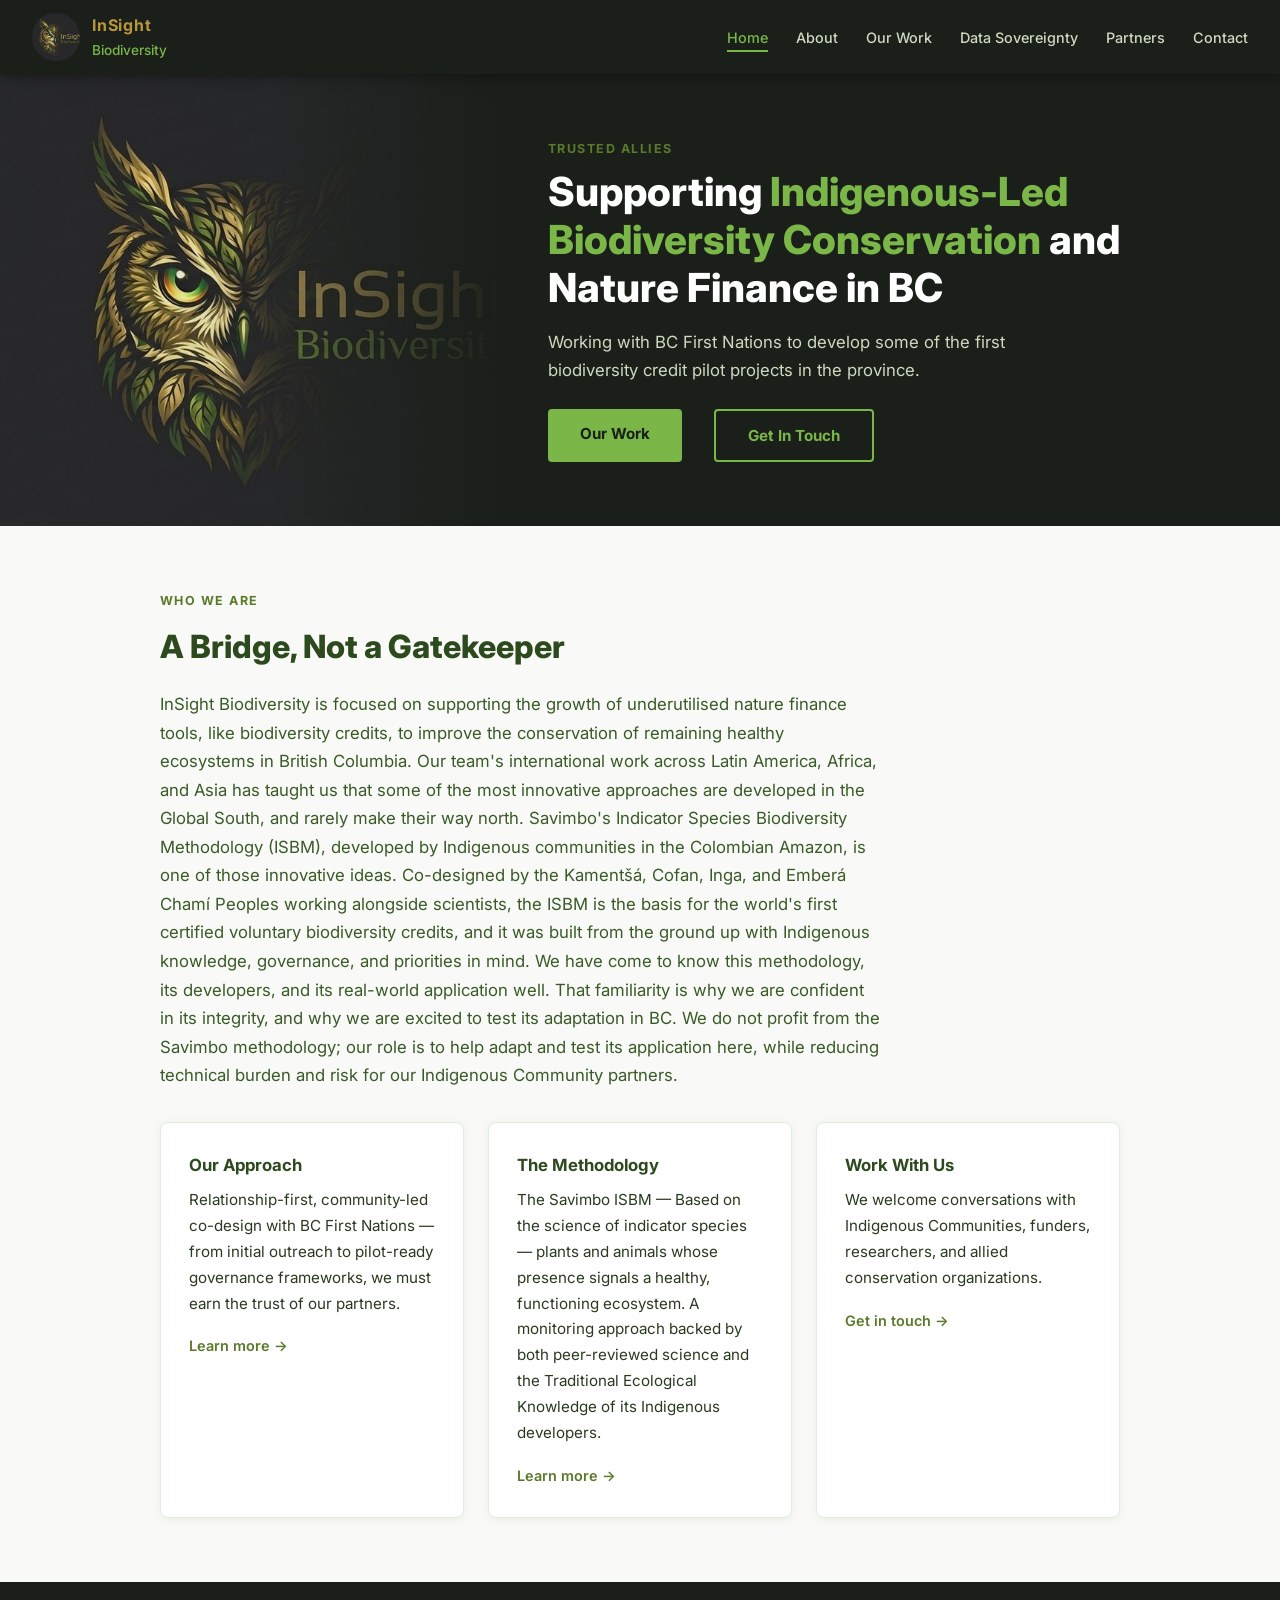
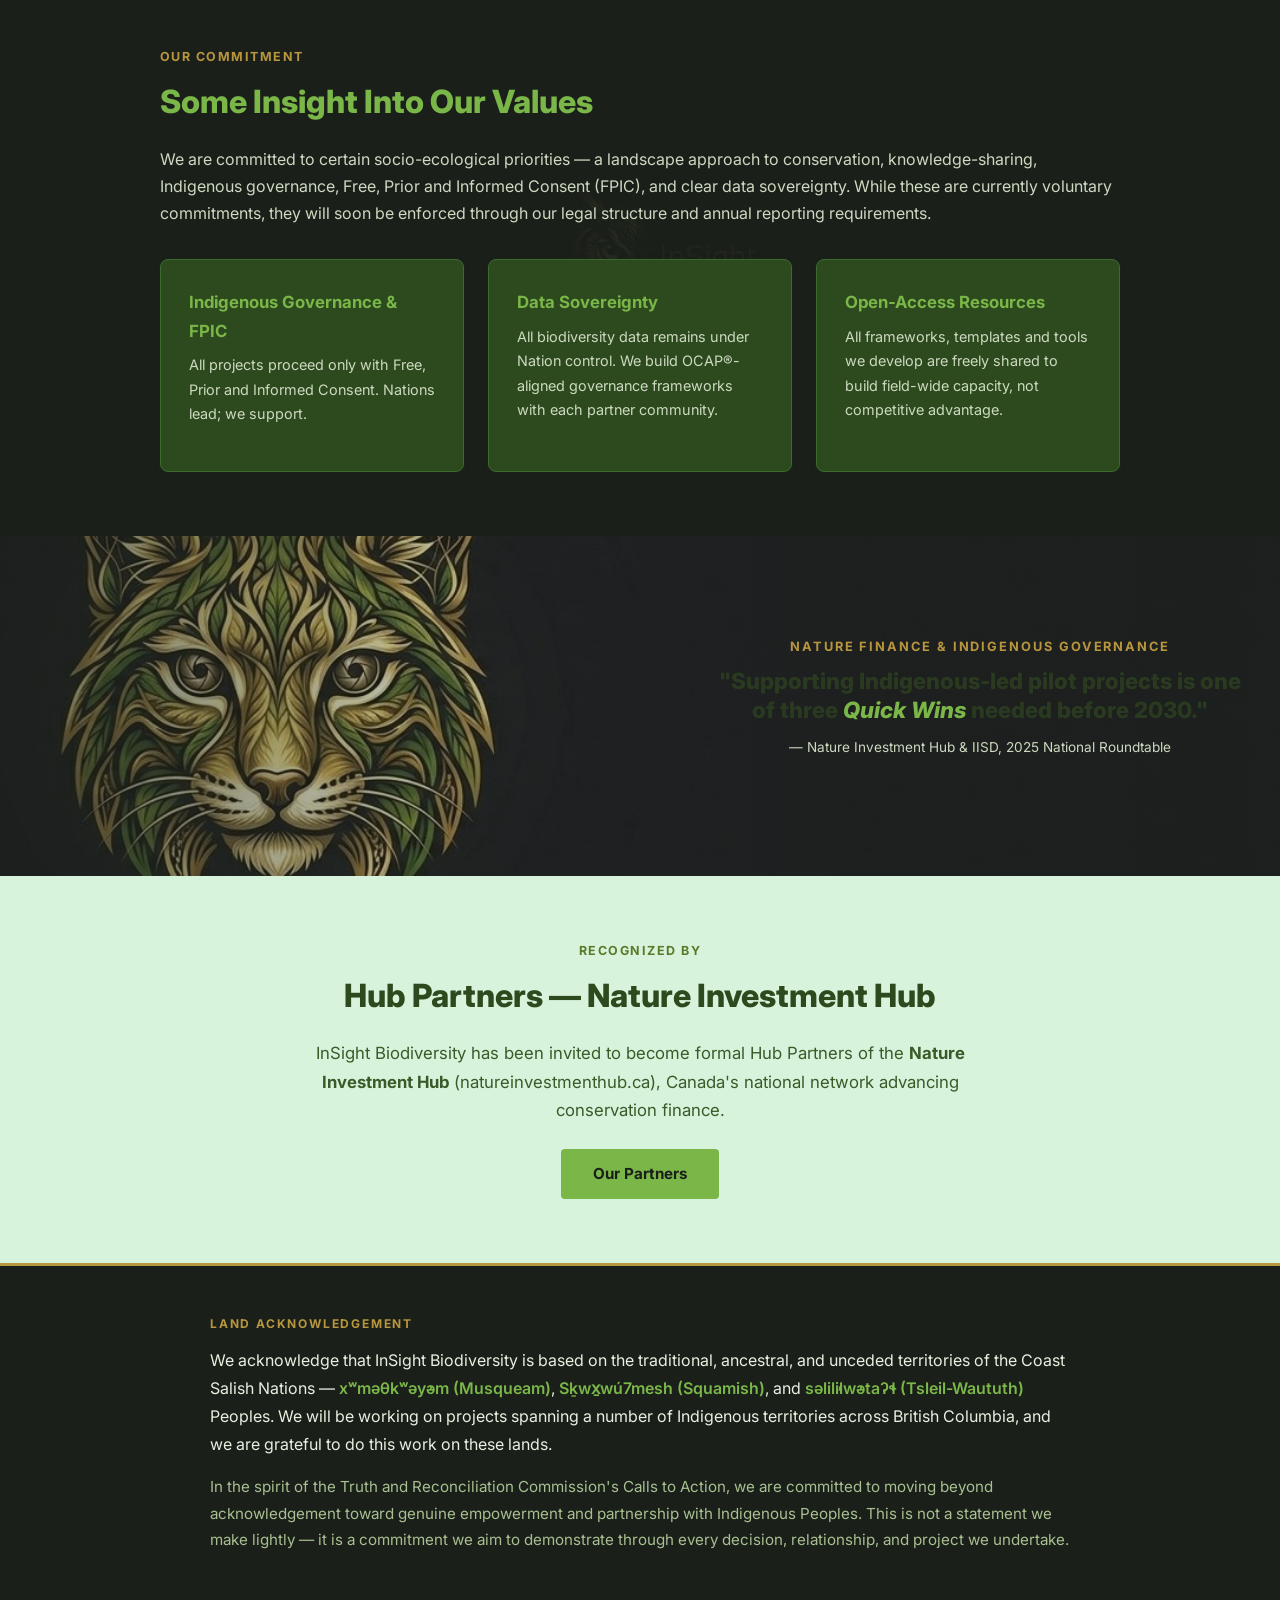
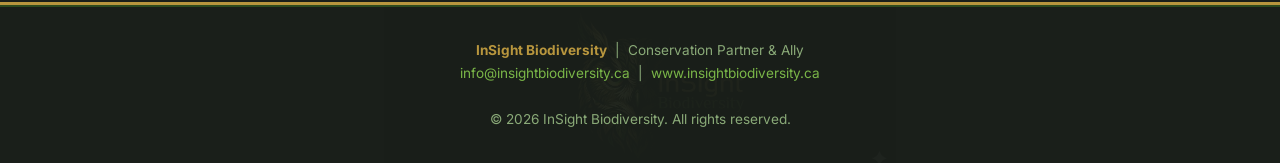
==== index.html @ 0990fd72 "Update index.html" ====
<!DOCTYPE html>
<html lang="en">
<head>
  <meta charset="UTF-8">
  <meta name="viewport" content="width=device-width, initial-scale=1.0">
  <title>Home &mdash; InSight Biodiversity</title>
  <link rel="stylesheet" href="style.css">
  <link href="https://fonts.googleapis.com/css2?family=Inter:wght@400;500;600;700;800&display=swap" rel="stylesheet">
</head>
<body>
<nav>
  <div class="nav-logo">
    <img src="owl-logo.jpg" alt="InSight Biodiversity">
    <div class="nav-logo-text">
      <div class="top">InSight</div>
      <div class="bottom">Biodiversity</div>
    </div>
  </div>
  <ul class="nav-links" id="navLinks">
    <li><a href="index.html" class="active">Home</a></li>
<li><a href="about.html">About</a></li>
<li><a href="work.html">Our Work</a></li>
<li><a href="data-sovereignty.html">Data Sovereignty</a></li>
<li><a href="partners.html">Partners</a></li>
<li><a href="contact.html">Contact</a></li>
  </ul>
  <div class="nav-toggle" onclick="document.getElementById('navLinks').classList.toggle('open')">
    <span></span><span></span><span></span>
  </div>
</nav>
<section style="background:var(--dark);padding:0;overflow:hidden;">
  <div style="display:flex;flex-wrap:wrap;min-height:380px;">
    <!-- Left: owl image panel -->
    <div style="flex:0 0 500px;min-height:380px;
                background:url('owl-logo.jpg') center/cover no-repeat;
                position:relative;order:0;">
      <div style="position:absolute;inset:0;
                  background:linear-gradient(to left,var(--dark) 0%,rgba(26,31,26,0.15) 45%,rgba(26,31,26,0.0) 100%);"></div>
    </div>
    <!-- Right: text -->
    <div style="flex:1 1 340px;padding:4rem 3rem;display:flex;
                flex-direction:column;justify-content:center;order:1;">
      <p class="section-label">Trusted Allies</p>
      <h1 style="color:white;font-size:clamp(1.6rem,3.2vw,2.5rem);
                 font-weight:800;line-height:1.2;margin-bottom:1rem;">Supporting <span style="color:var(--lime)">Indigenous-Led Biodiversity Conservation</span> and Nature Finance in BC</h1>
      <p style="color:#cdd9c0;font-size:1.05rem;max-width:500px;margin-bottom:1.5rem;">Working with BC First Nations to develop some of the first biodiversity credit pilot projects in the province.</p>
      <div style="display:flex;gap:1rem;flex-wrap:wrap;">
  <a href="work.html" class="btn btn-primary">Our Work</a>
  <a href="contact.html" class="btn btn-outline">Get In Touch</a>
</div>

    </div>
  </div>
</section>
<section>
  <div class="section-inner">
    <p class="section-label">Who We Are</p>
    <h2>A Bridge, Not a Gatekeeper</h2>
    <p class="lead">InSight Biodiversity is focused on supporting the growth of underutilised nature finance tools, like biodiversity credits, to improve the conservation of remaining healthy ecosystems in British Columbia. 
      
      Our team's international work across Latin America, Africa, and Asia has taught us that some of the most innovative approaches are developed in the Global South, and rarely make their way north.

Savimbo's Indicator Species Biodiversity Methodology (ISBM), developed by Indigenous communities in the Colombian Amazon, is one of those innovative ideas. Co-designed by the Kamentšá, Cofan, Inga, and Emberá Chamí Peoples working alongside scientists, the ISBM is the basis for the world's first certified voluntary biodiversity credits, and it was built from the ground up with Indigenous knowledge, governance, and priorities in mind.

We have come to know this methodology, its developers, and its real-world application well. That familiarity is why we are confident in its integrity, and why we are excited to test its adaptation in BC. We do not profit from the Savimbo methodology; our role is to help adapt and test its application here, while reducing technical burden and risk for our Indigenous Community partners.</p>
    <div class="card-grid-3" style="margin-top:2rem">
      <div class="card">
       
        <h3>Our Approach</h3>
        <p>Relationship-first, community-led co-design with BC First Nations &mdash; from initial outreach to pilot-ready governance frameworks, we must earn the trust of our partners.</p>
        <a href="about.html" style="color:var(--mid);font-weight:600;font-size:0.9rem">Learn more &rarr;</a>
      </div>
      <div class="card">
       
        <h3>The Methodology</h3>
        <p>The Savimbo ISBM &mdash; Based on the science of indicator species — plants and animals whose presence signals a healthy, functioning ecosystem. A monitoring approach backed by both peer-reviewed science and the Traditional Ecological Knowledge of its Indigenous developers.</p>
        <a href="work.html" style="color:var(--mid);font-weight:600;font-size:0.9rem">Learn more &rarr;</a>
      </div>
      <div class="card">
        
        <h3>Work With Us</h3>
        <p>We welcome conversations with Indigenous Communities, funders, researchers, and allied conservation organizations.</p>
        <a href="contact.html" style="color:var(--mid);font-weight:600;font-size:0.9rem">Get in touch &rarr;</a>
      </div>
    </div>
  </div>
</section>

<section class="section-dark" style="position:relative;overflow:hidden;">
  <div style="position:absolute;inset:0;background:url('owl-logo.jpg') center/45% no-repeat;opacity:0.05;pointer-events:none;"></div>
  <div class="section-inner" style="position:relative;z-index:1;">
    <p class="section-label">Our Commitment</p>
    <h2>Some Insight Into Our Values</h2>
    <p>We are committed to certain socio-ecological priorities &mdash; a landscape approach to conservation, knowledge-sharing, Indigenous governance, Free, Prior and Informed Consent (FPIC), and clear data sovereignty. While these are currently voluntary commitments, they will soon be enforced through our legal structure and annual reporting requirements.</p>
    <div class="card-grid-3" style="margin-top:2rem">
      <div class="card" style="background:#2d4a1e;border-color:#3d6a2e">
        <h3 style="color:var(--lime)">Indigenous Governance &amp; FPIC</h3>
        <p style="color:#cdd9c0;font-size:0.9rem">All projects proceed only with Free, Prior and Informed Consent. Nations lead; we support.</p>
      </div>
      <div class="card" style="background:#2d4a1e;border-color:#3d6a2e">
        <h3 style="color:var(--lime)">Data Sovereignty</h3>
        <p style="color:#cdd9c0;font-size:0.9rem">All biodiversity data remains under Nation control. We build OCAP&reg;-aligned governance frameworks with each partner community.</p>
      </div>
      <div class="card" style="background:#2d4a1e;border-color:#3d6a2e">
        <h3 style="color:var(--lime)">Open-Access Resources</h3>
        <p style="color:#cdd9c0;font-size:0.9rem">All frameworks, templates and tools we develop are freely shared to build field-wide capacity, not competitive advantage.</p>
      </div>
    </div>
  </div>
</section>

<!-- LYNX FULL-WIDTH BANNER DIVIDER -->
<div style="width:100%;height:340px;background:url('lynx-banner-left.jpg') left/cover no-repeat;position:relative;overflow:hidden;">
  <div style="position:absolute;inset:0;background:linear-gradient(to right,rgba(26,31,26,0.6) 0%,rgba(26,31,26,0.1) 50%,rgba(26,31,26,0.6) 100%);"></div>
  <div style="position:absolute;inset:0;display:flex;align-items:center;justify-content:flex-end;z-index:1;">
    <div style="text-align:center;color:white;max-width:600px;padding:0 2rem;">
      <p style="font-size:0.8rem;font-weight:700;letter-spacing:0.15em;text-transform:uppercase;color:var(--gold);margin-bottom:0.5rem;">Nature Finance &amp; Indigenous Governance</p>
      <p style="font-size:1.4rem;font-weight:800;line-height:1.3;margin:0;">"Supporting Indigenous-led pilot projects is one of three <em style="color:var(--lime)">Quick Wins</em> needed before 2030."</p>
      <p style="font-size:0.85rem;color:#cdd9c0;margin-top:0.75rem;">&mdash; Nature Investment Hub &amp; IISD, 2025 National Roundtable</p>
    </div>
  </div>
</div>

<section class="section-light">
  <div class="section-inner" style="text-align:center">
    <p class="section-label">Recognized by</p>
    <h2>Hub Partners &mdash; Nature Investment Hub</h2>
    <p class="lead" style="margin:0 auto 1.5rem">InSight Biodiversity has been invited to become formal Hub Partners of the <strong>Nature Investment Hub</strong> (natureinvestmenthub.ca), Canada's national network advancing conservation finance.</p>
    <a href="partners.html" class="btn btn-primary">Our Partners</a>
  </div>
</section>


<!-- LAND ACKNOWLEDGEMENT BANNER -->
<section style="background:#1a1f1a;border-top:3px solid var(--gold);border-bottom:3px solid var(--gold);padding:3rem 0;">
  <div class="section-inner" style="max-width:860px;">
    <div style="display:flex;align-items:flex-start;gap:1.5rem;flex-wrap:wrap;">
      
      <div>
        <p style="font-size:0.75rem;font-weight:700;letter-spacing:0.15em;text-transform:uppercase;
                  color:var(--gold);margin-bottom:0.75rem;">Land Acknowledgement</p>
        <p style="color:#e8f0e0;font-size:1rem;line-height:1.75;margin-bottom:1rem;">
          We acknowledge that InSight Biodiversity is based on the traditional, ancestral, and unceded
          territories of the Coast Salish Nations &mdash;
          <span style="color:var(--lime);font-weight:600;">xʷməθkʷəy̓əm (Musqueam)</span>,
          <span style="color:var(--lime);font-weight:600;">Sḵwx̱wú7mesh (Squamish)</span>, and
          <span style="color:var(--lime);font-weight:600;">səlil̓ilw̓ətaʔɬ (Tsleil-Waututh)</span> Peoples.
          We will be working on projects spanning a number of Indigenous territories across British Columbia,
          and we are grateful to do this work on these lands.
        </p>
        <p style="color:#a8c090;font-size:0.95rem;line-height:1.75;margin:0;">
          In the spirit of the Truth and Reconciliation Commission's Calls to Action, we are committed to
          moving beyond acknowledgement toward genuine empowerment and partnership with Indigenous Peoples.
          This is not a statement we make lightly &mdash; it is a commitment we aim to demonstrate
          through every decision, relationship, and project we undertake.
        </p>
      </div>
    </div>
  </div>
</section>
<footer style="position:relative;overflow:hidden;">
  <div style="position:absolute;inset:0;background:url('owl-logo.jpg') center/40% no-repeat;opacity:0.04;pointer-events:none;"></div>
  <div style="position:relative;z-index:1;">
    <strong>InSight Biodiversity</strong> &nbsp;|&nbsp; Conservation Partner & Ally<br>
    <a href="mailto:info@insightbiodiversity.ca">info@insightbiodiversity.ca</a>
    &nbsp;|&nbsp;
    <a href="https://www.insightbiodiversity.ca">www.insightbiodiversity.ca</a><br><br>
    &copy; 2026 InSight Biodiversity. All rights reserved.
  </div>
</footer>
</body>
</html>
---- style.css ----
*, *::before, *::after { box-sizing: border-box; margin: 0; padding: 0; }
html { scroll-behavior: smooth; }
body { font-family: 'Inter', 'Segoe UI', Arial, sans-serif; background: #f9faf7; color: #1a2a14; line-height: 1.7; font-size: 16px; }
a { color: inherit; text-decoration: none; }
img { max-width: 100%; display: block; }
:root { --dark:#1a1f1a; --forest:#2d4a1e; --mid:#5a7a2a; --gold:#b8963e; --lime:#7ab648; --light:#d8f3dc; --offwhite:#f9faf7; --white:#ffffff; }

nav { position:sticky; top:0; z-index:100; background:var(--dark); display:flex; align-items:center; justify-content:space-between; padding:0.75rem 2rem; box-shadow:0 2px 12px rgba(0,0,0,0.4); }
.nav-logo { display:flex; align-items:center; gap:0.75rem; }
.nav-logo img { height:48px; width:48px; border-radius:50%; object-fit:cover; }
.nav-logo-text .top { font-size:1rem; font-weight:700; color:var(--gold); letter-spacing:0.05em; }
.nav-logo-text .bottom { font-size:0.85rem; font-weight:500; color:var(--lime); }
.nav-links { display:flex; gap:1.75rem; list-style:none; }
.nav-links a { color:#cdd9c0; font-size:0.9rem; font-weight:500; padding:0.25rem 0; border-bottom:2px solid transparent; transition:color 0.2s,border-color 0.2s; }
.nav-links a:hover, .nav-links a.active { color:var(--lime); border-bottom-color:var(--lime); }
.nav-toggle { display:none; flex-direction:column; gap:5px; cursor:pointer; }
.nav-toggle span { display:block; width:26px; height:2px; background:var(--gold); border-radius:2px; }

.hero { background:linear-gradient(135deg,var(--dark) 0%,var(--forest) 60%,var(--mid) 100%); color:var(--white); padding:6rem 2rem 5rem; text-align:center; }
.hero-inner { max-width:780px; margin:0 auto; }
.hero h1 { font-size:clamp(1.8rem,4vw,2.8rem); font-weight:800; line-height:1.2; margin-bottom:1rem; }
.hero h1 span { color:var(--lime); }
.hero .sub { font-size:1.05rem; color:#cdd9c0; max-width:600px; margin:0 auto 2rem; }
.btn { display:inline-block; padding:0.75rem 2rem; border-radius:4px; font-weight:700; font-size:0.95rem; cursor:pointer; transition:opacity 0.2s; border:none; }
.btn:hover { opacity:0.85; }
.btn-primary { background:var(--lime); color:var(--dark); }
.btn-outline { background:transparent; color:var(--lime); border:2px solid var(--lime); margin-left:1rem; }

section { padding:4rem 2rem; }
.section-inner { max-width:960px; margin:0 auto; }
.section-label { font-size:0.78rem; font-weight:700; letter-spacing:0.12em; text-transform:uppercase; color:var(--mid); margin-bottom:0.5rem; }
h2 { font-size:clamp(1.4rem,3vw,2rem); font-weight:800; color:var(--forest); margin-bottom:1rem; }
h3 { font-size:1.05rem; font-weight:700; color:var(--forest); margin-bottom:0.5rem; }
p { margin-bottom:1rem; color:#2a3a20; }
.lead { font-size:1.05rem; color:#3a5a28; max-width:720px; margin-bottom:1.5rem; }

.card-grid-3 { display:grid; grid-template-columns:repeat(auto-fit,minmax(240px,1fr)); gap:1.5rem; }
.card-grid-2 { display:grid; grid-template-columns:repeat(auto-fit,minmax(300px,1fr)); gap:1.5rem; }
.card { background:var(--white); border-radius:8px; padding:1.75rem; border:1px solid #ddeedd; box-shadow:0 2px 8px rgba(45,74,30,0.07); transition:transform 0.2s,box-shadow 0.2s; }
.card:hover { transform:translateY(-3px); box-shadow:0 6px 18px rgba(45,74,30,0.13); }
.card-icon { font-size:1.8rem; margin-bottom:0.75rem; }
.card h3 { color:var(--forest); }
.card p { font-size:0.95rem; }

.callout { background:var(--forest); color:var(--white); border-left:5px solid var(--gold); border-radius:6px; padding:1.5rem 2rem; margin:2rem 0; font-size:1.05rem; font-style:italic; line-height:1.6; }
.callout cite { display:block; margin-top:0.75rem; font-size:0.85rem; font-style:normal; color:var(--lime); }

.steps { display:flex; flex-wrap:wrap; gap:1.25rem; margin:2rem 0; }
.step { flex:1 1 180px; background:var(--light); border-radius:8px; padding:1.25rem; text-align:center; }
.step-num { display:inline-block; width:36px; height:36px; border-radius:50%; background:var(--forest); color:var(--white); font-weight:800; line-height:36px; font-size:0.95rem; margin-bottom:0.75rem; }
.step h3 { font-size:0.95rem; }

.team-grid { display:grid; grid-template-columns:repeat(auto-fit,minmax(260px,1fr)); gap:1.5rem; }
.team-card { background:var(--white); border-radius:8px; overflow:hidden; border:1px solid #ddeedd; box-shadow:0 2px 8px rgba(45,74,30,0.07); }
.team-photo { background:var(--light); height:160px; display:flex; align-items:center; justify-content:center; color:var(--mid); font-size:0.85rem; font-style:italic; }
.team-info { padding:1.25rem; }
.team-info .role { font-size:0.82rem; color:var(--mid); font-weight:600; margin-bottom:0.5rem; }

.partner-cards { display:flex; flex-wrap:wrap; gap:1.5rem; margin-top:1.5rem; }
.partner-card { background:var(--white); border:1px solid #ddeedd; border-radius:8px; padding:1.5rem 2rem; box-shadow:0 2px 8px rgba(45,74,30,0.07); min-width:200px; }
.partner-card h3 { color:var(--forest); margin-bottom:0.4rem; }
.partner-card p { font-size:0.9rem; margin:0; }

.ocap-grid { display:grid; grid-template-columns:repeat(auto-fit,minmax(200px,1fr)); gap:1.25rem; margin:1.5rem 0; }
.ocap-card { background:var(--forest); color:var(--white); border-radius:8px; padding:1.5rem; }
.ocap-card .letter { font-size:2.5rem; font-weight:900; color:var(--lime); line-height:1; margin-bottom:0.5rem; }
.ocap-card h3 { color:var(--white); font-size:1rem; margin-bottom:0.4rem; }
.ocap-card p { color:#cdd9c0; font-size:0.9rem; margin:0; }

.care-grid { display:grid; grid-template-columns:repeat(auto-fit,minmax(200px,1fr)); gap:1.25rem; margin:1.5rem 0; }
.care-card { background:var(--light); border-radius:8px; padding:1.5rem; border-left:4px solid var(--gold); }
.care-card .letter { font-size:2rem; font-weight:900; color:var(--gold); line-height:1; margin-bottom:0.5rem; }
.care-card h3 { color:var(--forest); font-size:1rem; margin-bottom:0.4rem; }
.care-card p { color:#3a5a28; font-size:0.9rem; margin:0; }

.contact-form { background:var(--white); border-radius:8px; padding:2rem; border:1px solid #ddeedd; max-width:600px; }
.form-group { margin-bottom:1.25rem; }
label { display:block; font-size:0.88rem; font-weight:600; color:var(--forest); margin-bottom:0.4rem; }
input, textarea { width:100%; padding:0.65rem 0.9rem; border:1px solid #ccddc0; border-radius:4px; font-family:inherit; font-size:0.95rem; color:var(--dark); background:var(--offwhite); transition:border-color 0.2s; }
input:focus, textarea:focus { outline:none; border-color:var(--mid); }
textarea { min-height:130px; resize:vertical; }

.section-dark { background:var(--dark); color:var(--white); }
.section-dark h2 { color:var(--lime); }
.section-dark h3 { color:var(--gold); }
.section-dark p { color:#cdd9c0; }
.section-dark .section-label { color:var(--gold); }
.section-light { background:var(--light); }

footer { background:var(--dark); color:#8aaa78; text-align:center; padding:2rem; font-size:0.85rem; border-top:2px solid var(--forest); }
footer a { color:var(--lime); }
footer strong { color:var(--gold); }

@media (max-width:700px) {
  .nav-links { display:none; flex-direction:column; position:absolute; top:68px; left:0; right:0; background:var(--dark); padding:1rem 2rem; gap:1rem; }
  .nav-links.open { display:flex; }
  .nav-toggle { display:flex; }
  .steps { flex-direction:column; }
}
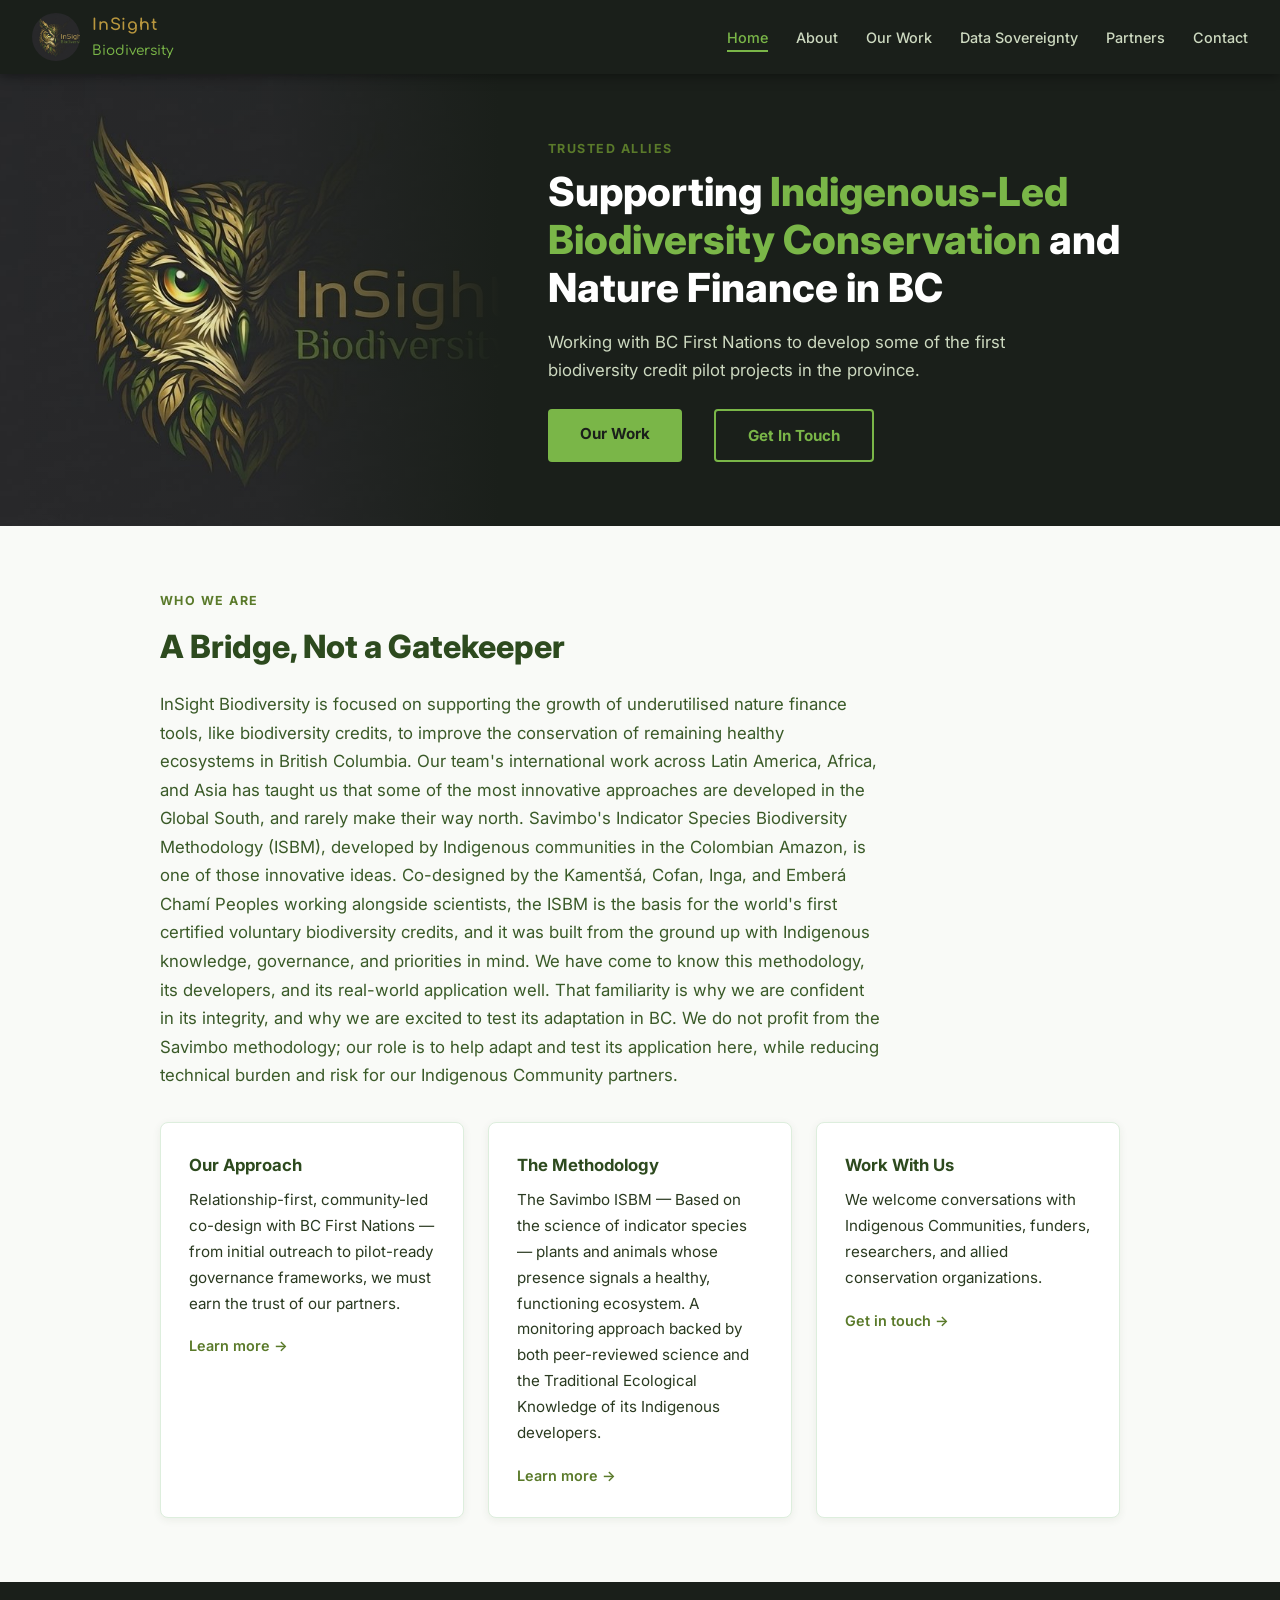
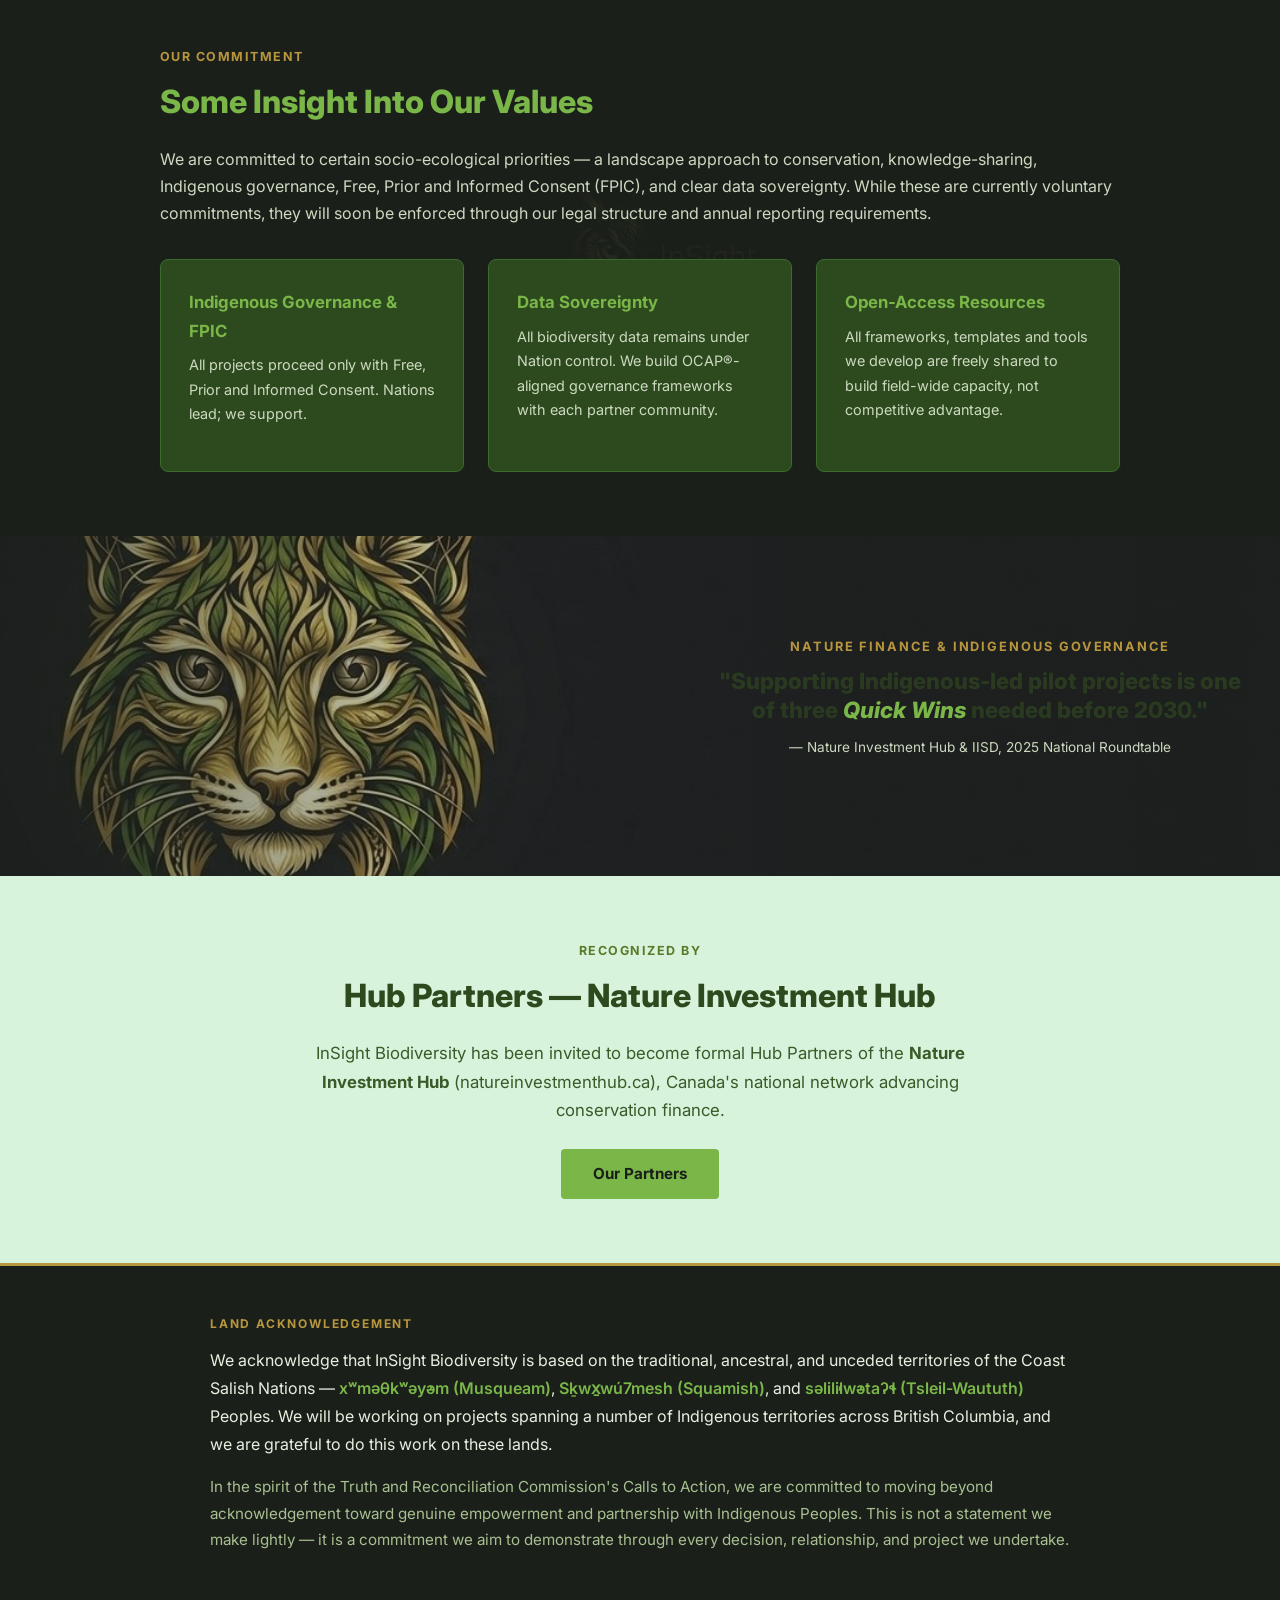
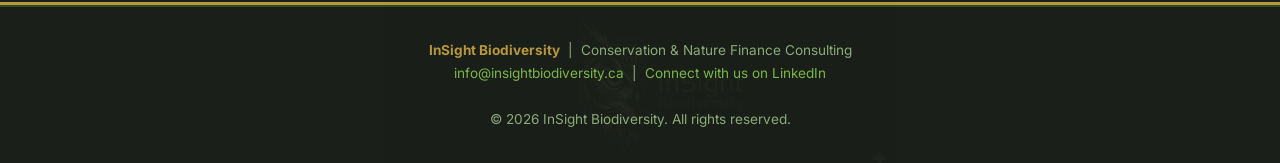
==== commit 0772b4e5: "Update index.html" ====
--- a/index.html
+++ b/index.html
@@ -5,15 +5,19 @@
   <meta name="viewport" content="width=device-width, initial-scale=1.0">
   <title>Home &mdash; InSight Biodiversity</title>
   <link rel="stylesheet" href="style.css">
-  <link href="https://fonts.googleapis.com/css2?family=Inter:wght@400;500;600;700;800&display=swap" rel="stylesheet">
+  <link rel="preconnect" href="https://fonts.googleapis.com">
+  <link rel="preconnect" href="https://fonts.gstatic.com" crossorigin>
+  <link href="https://fonts.googleapis.com/css2?family=Comfortaa:wght@300..700&family=Inter:wght@400;500;600;700;800&display=swap" rel="stylesheet">
 </head>
+
 <body>
 <nav>
   <div class="nav-logo">
     <img src="owl-logo.jpg" alt="InSight Biodiversity">
     <div class="nav-logo-text">
-      <div class="top">InSight</div>
-      <div class="bottom">Biodiversity</div>
+     <div class="top" style="font-family:'Comfortaa', sans-serif;">InSight</div>
+<div class="bottom" style="font-family:'Comfortaa', sans-serif;">Biodiversity</div>
+
     </div>
   </div>
   <ul class="nav-links" id="navLinks">
@@ -161,10 +165,10 @@
 <footer style="position:relative;overflow:hidden;">
   <div style="position:absolute;inset:0;background:url('owl-logo.jpg') center/40% no-repeat;opacity:0.04;pointer-events:none;"></div>
   <div style="position:relative;z-index:1;">
-    <strong>InSight Biodiversity</strong> &nbsp;|&nbsp; Conservation Partner & Ally<br>
+    <strong>InSight Biodiversity</strong> &nbsp;|&nbsp; Conservation & Nature Finance Consulting<br>
     <a href="mailto:info@insightbiodiversity.ca">info@insightbiodiversity.ca</a>
     &nbsp;|&nbsp;
-    <a href="https://www.insightbiodiversity.ca">www.insightbiodiversity.ca</a><br><br>
+    <a href="https://www.linkedin.com/company/insight-biodiversity/">Connect with us on LinkedIn</a><br><br>
     &copy; 2026 InSight Biodiversity. All rights reserved.
   </div>
 </footer>
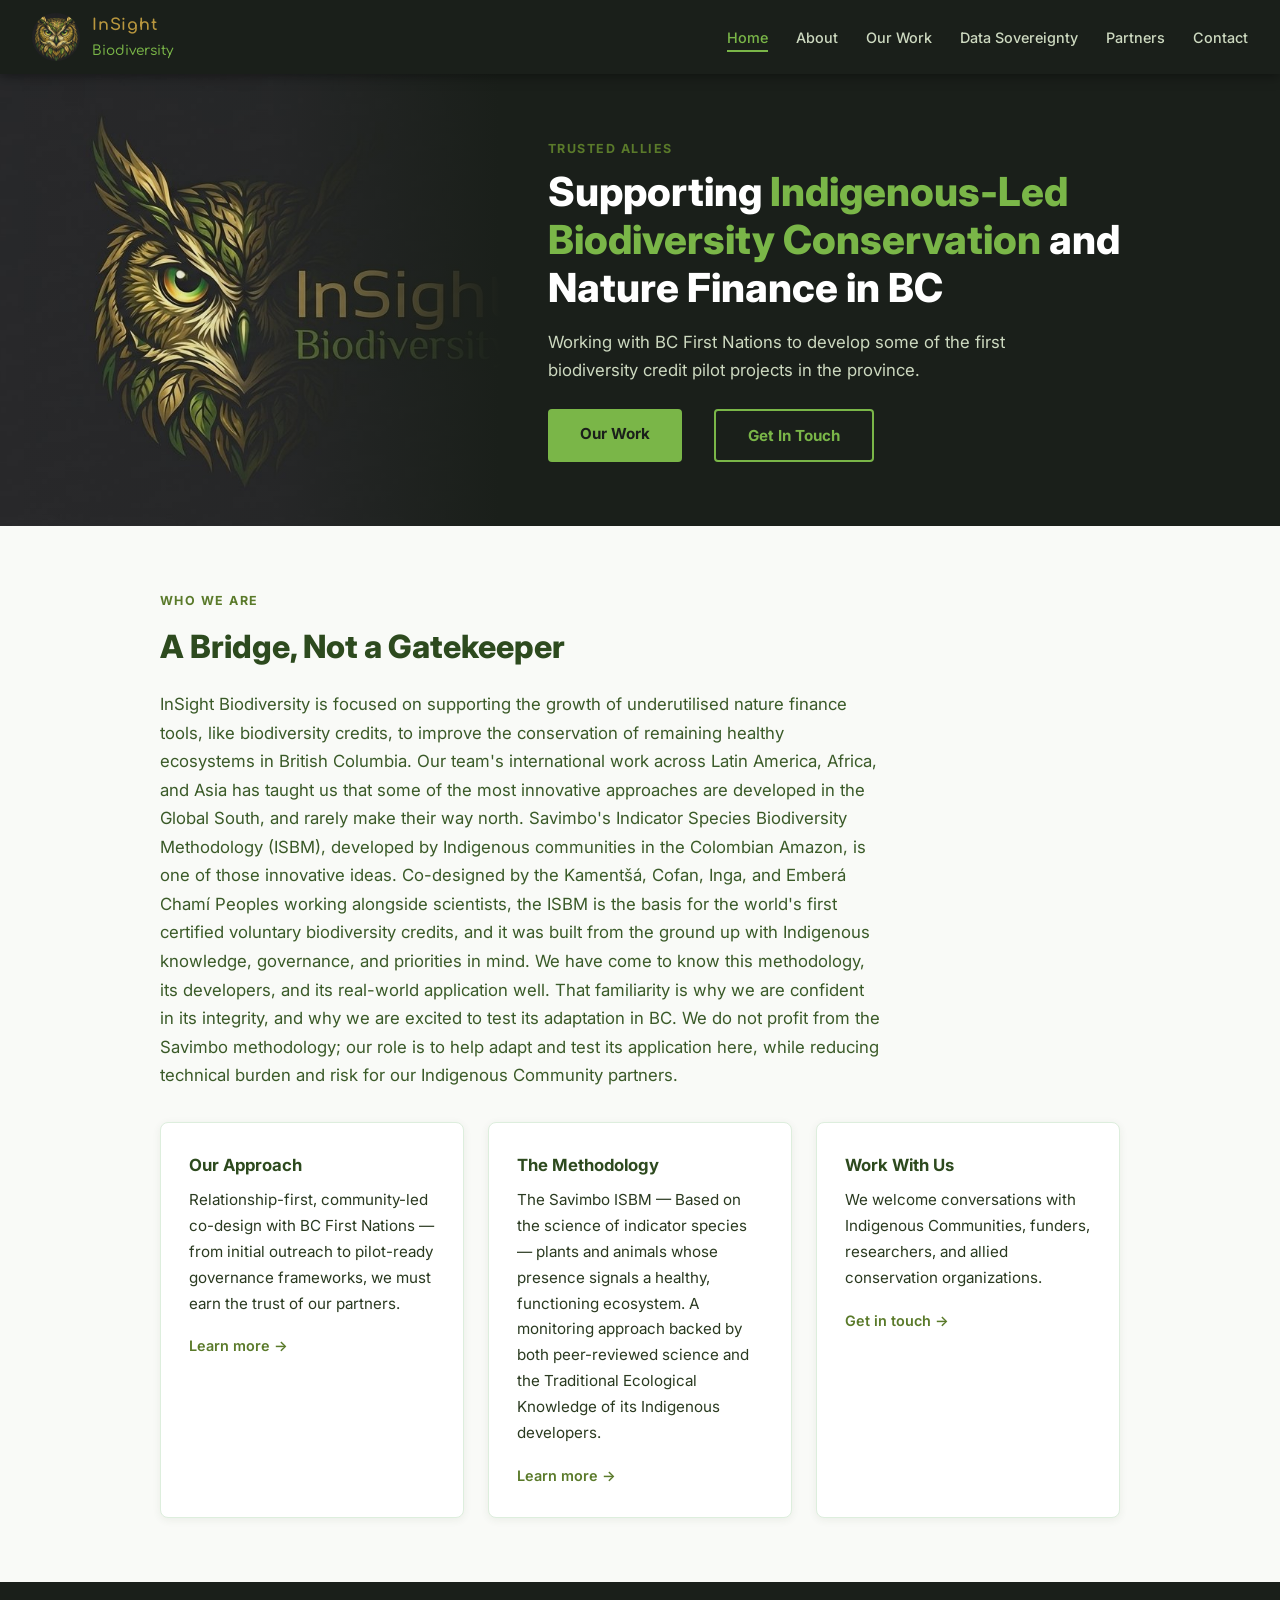
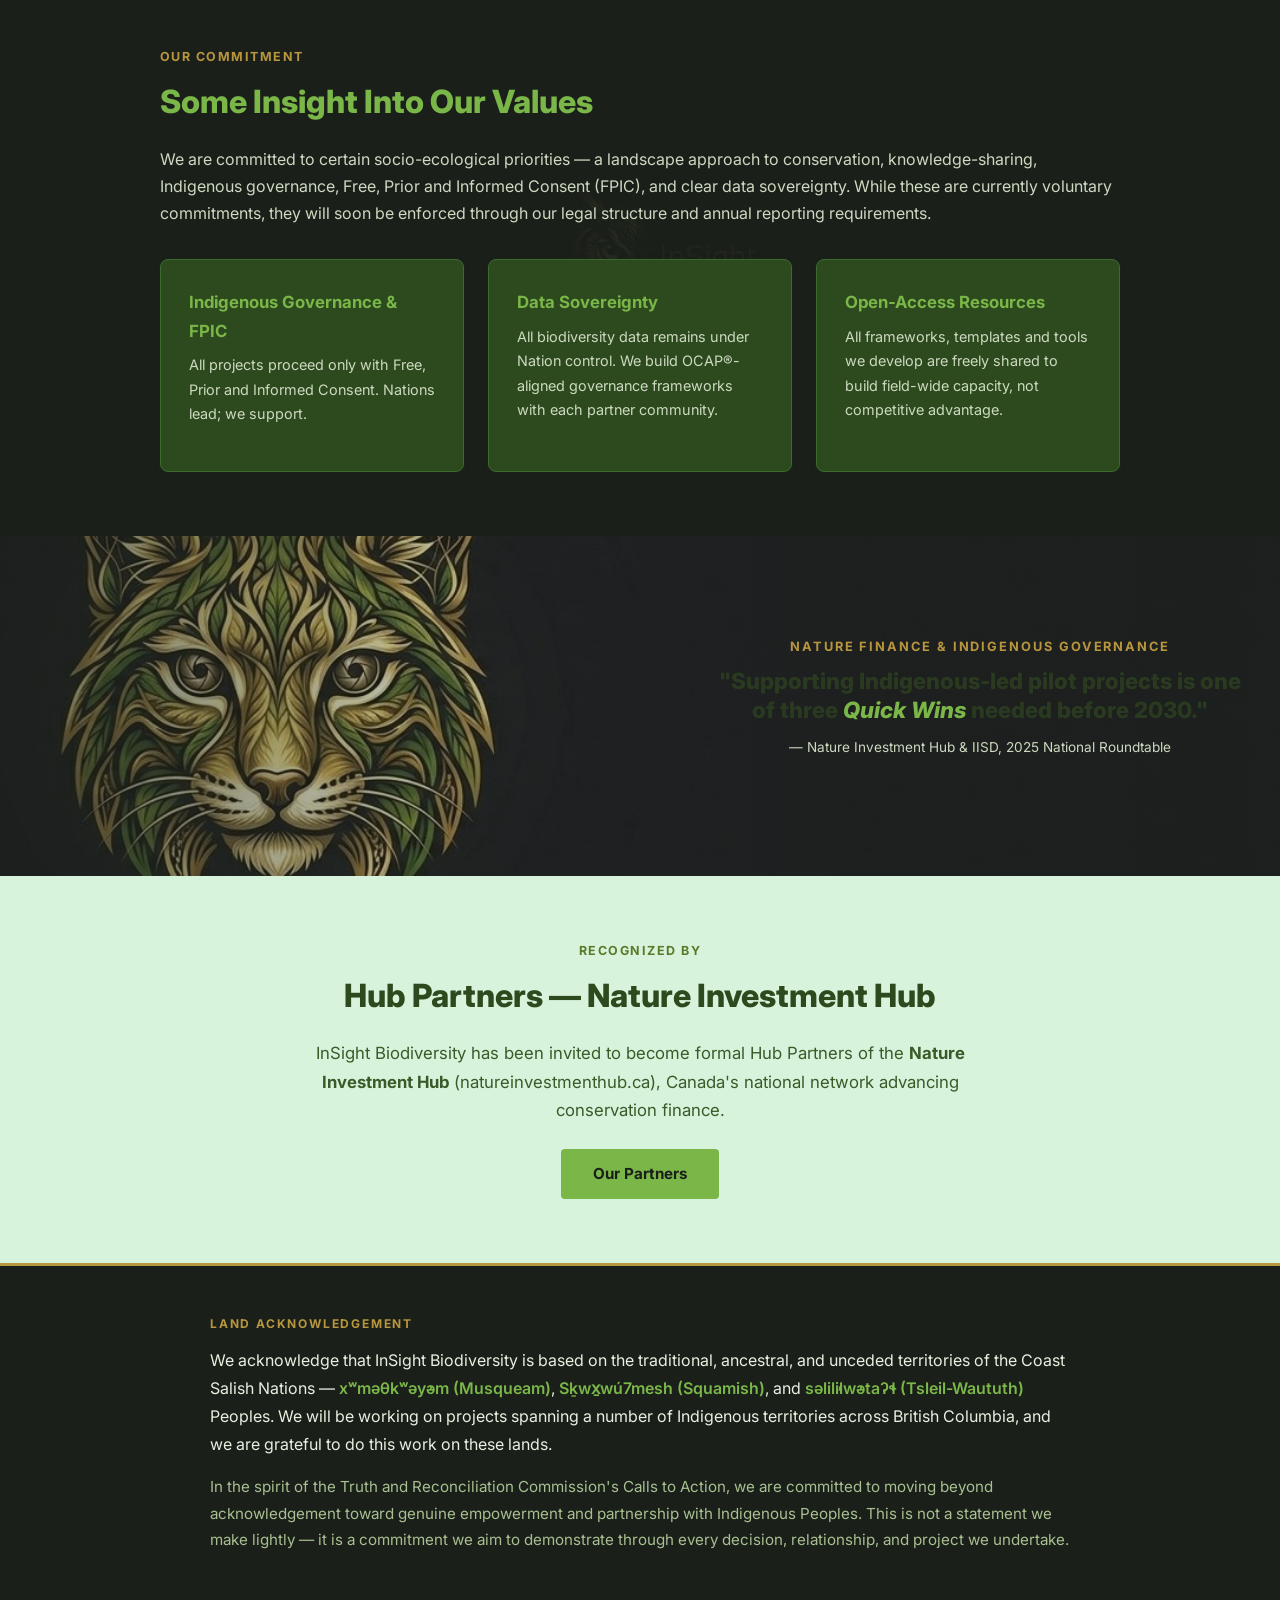
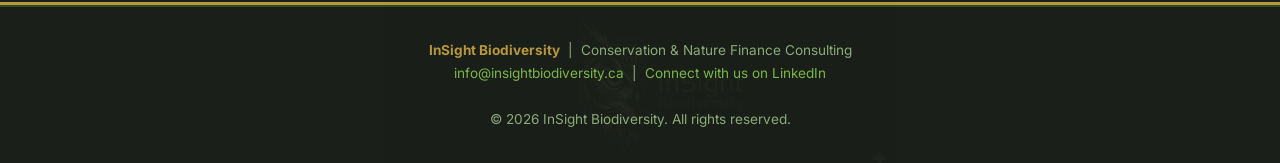
==== commit 78551411: "Update index.html" ====
--- a/index.html
+++ b/index.html
@@ -13,7 +13,7 @@
 <body>
 <nav>
   <div class="nav-logo">
-    <img src="owl-logo.jpg" alt="InSight Biodiversity">
+    <img src="owl-logo-close.jpg" alt="InSight Biodiversity">
     <div class="nav-logo-text">
      <div class="top" style="font-family:'Comfortaa', sans-serif;">InSight</div>
 <div class="bottom" style="font-family:'Comfortaa', sans-serif;">Biodiversity</div>
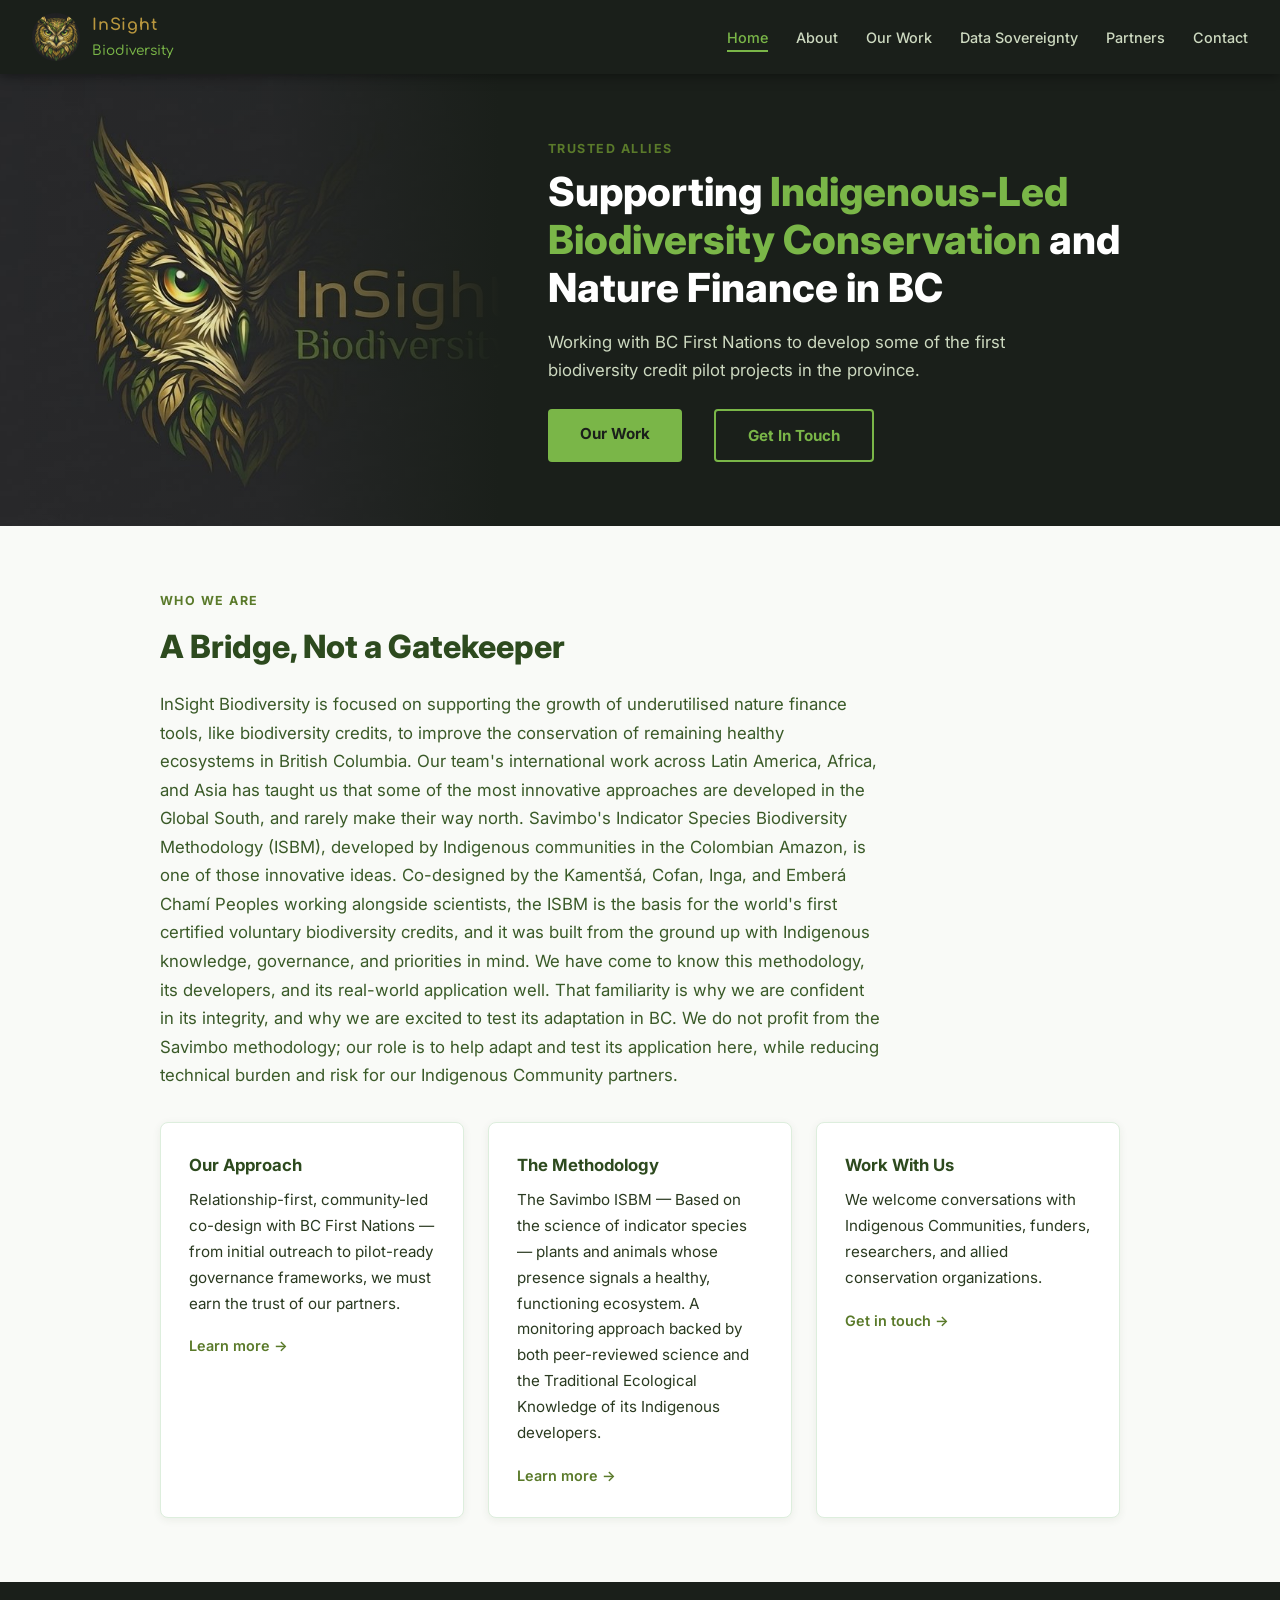
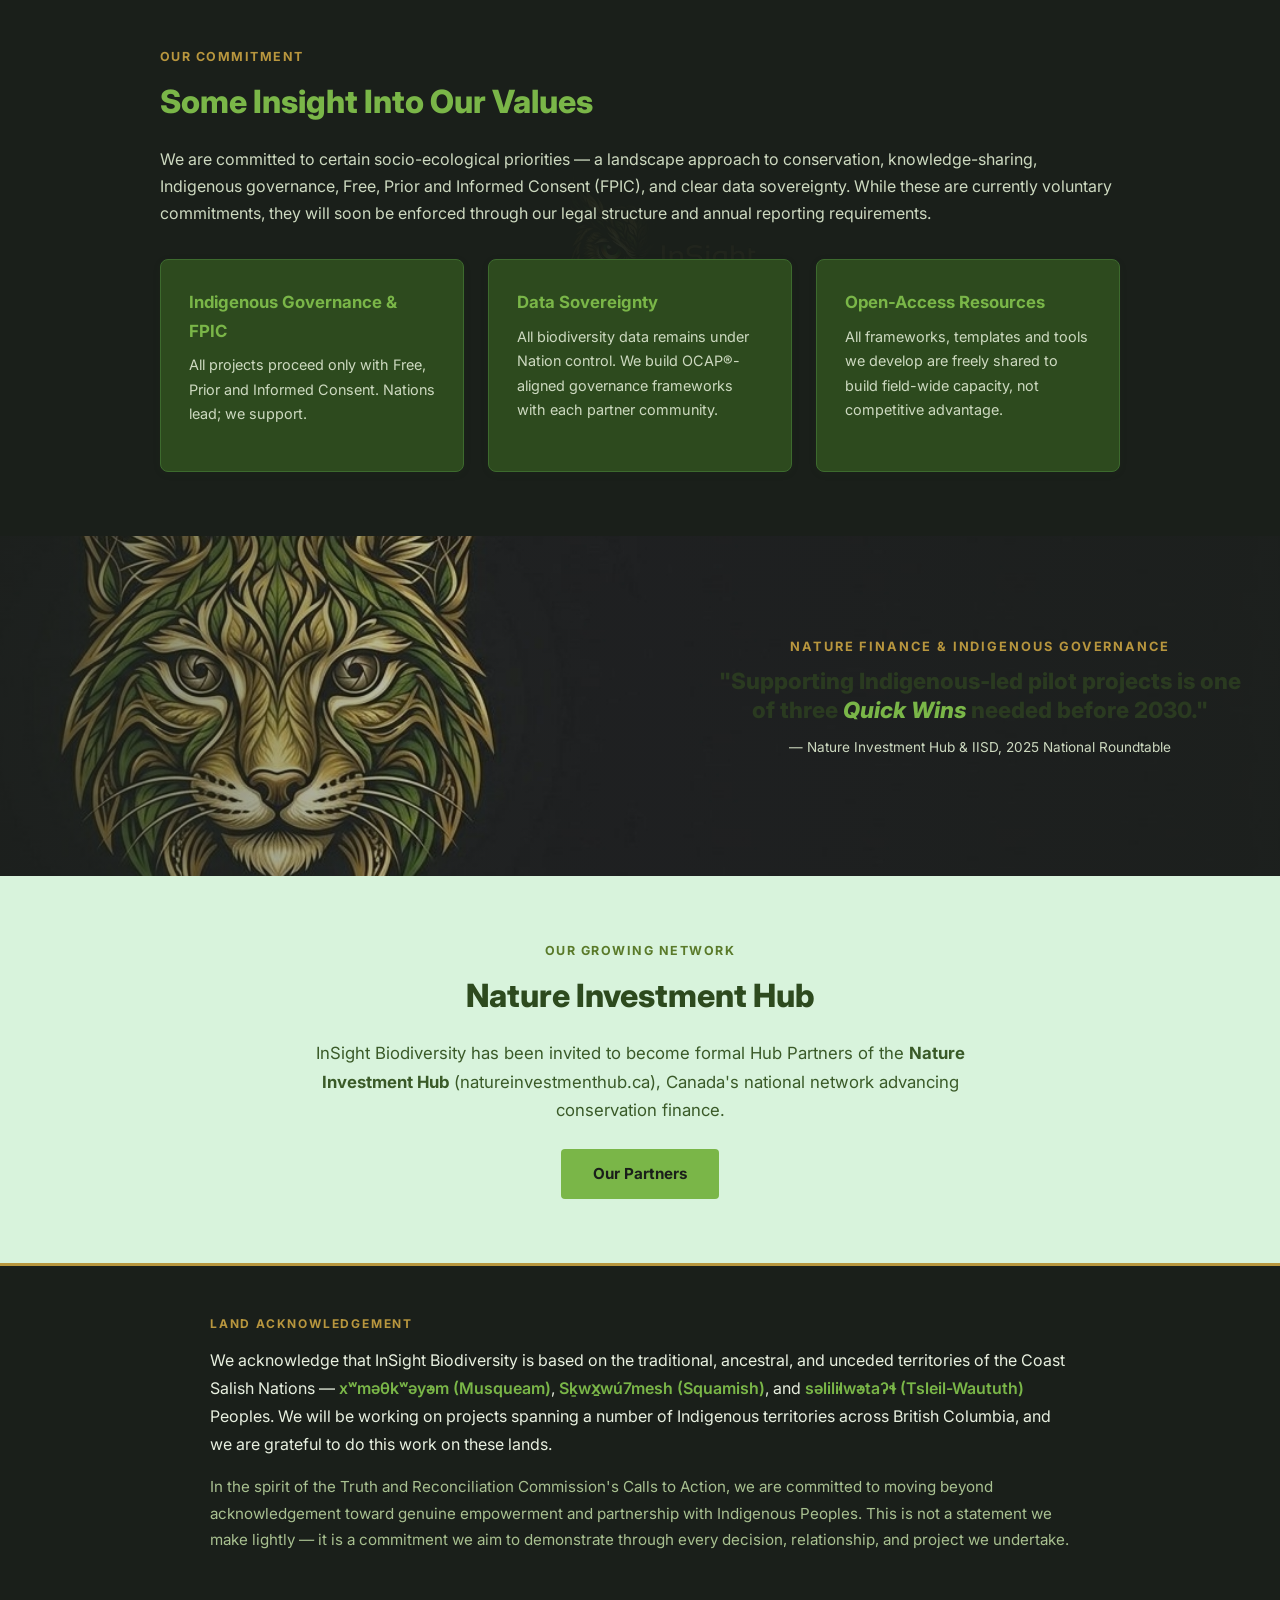
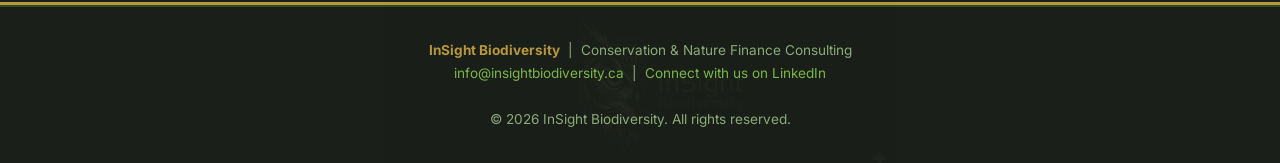
==== commit 938003ed: "Update index.html" ====
--- a/index.html
+++ b/index.html
@@ -127,8 +127,8 @@
 
 <section class="section-light">
   <div class="section-inner" style="text-align:center">
-    <p class="section-label">Recognized by</p>
-    <h2>Hub Partners &mdash; Nature Investment Hub</h2>
+    <p class="section-label">Our Growing Network</p>
+    <h2>Nature Investment Hub</h2>
     <p class="lead" style="margin:0 auto 1.5rem">InSight Biodiversity has been invited to become formal Hub Partners of the <strong>Nature Investment Hub</strong> (natureinvestmenthub.ca), Canada's national network advancing conservation finance.</p>
     <a href="partners.html" class="btn btn-primary">Our Partners</a>
   </div>
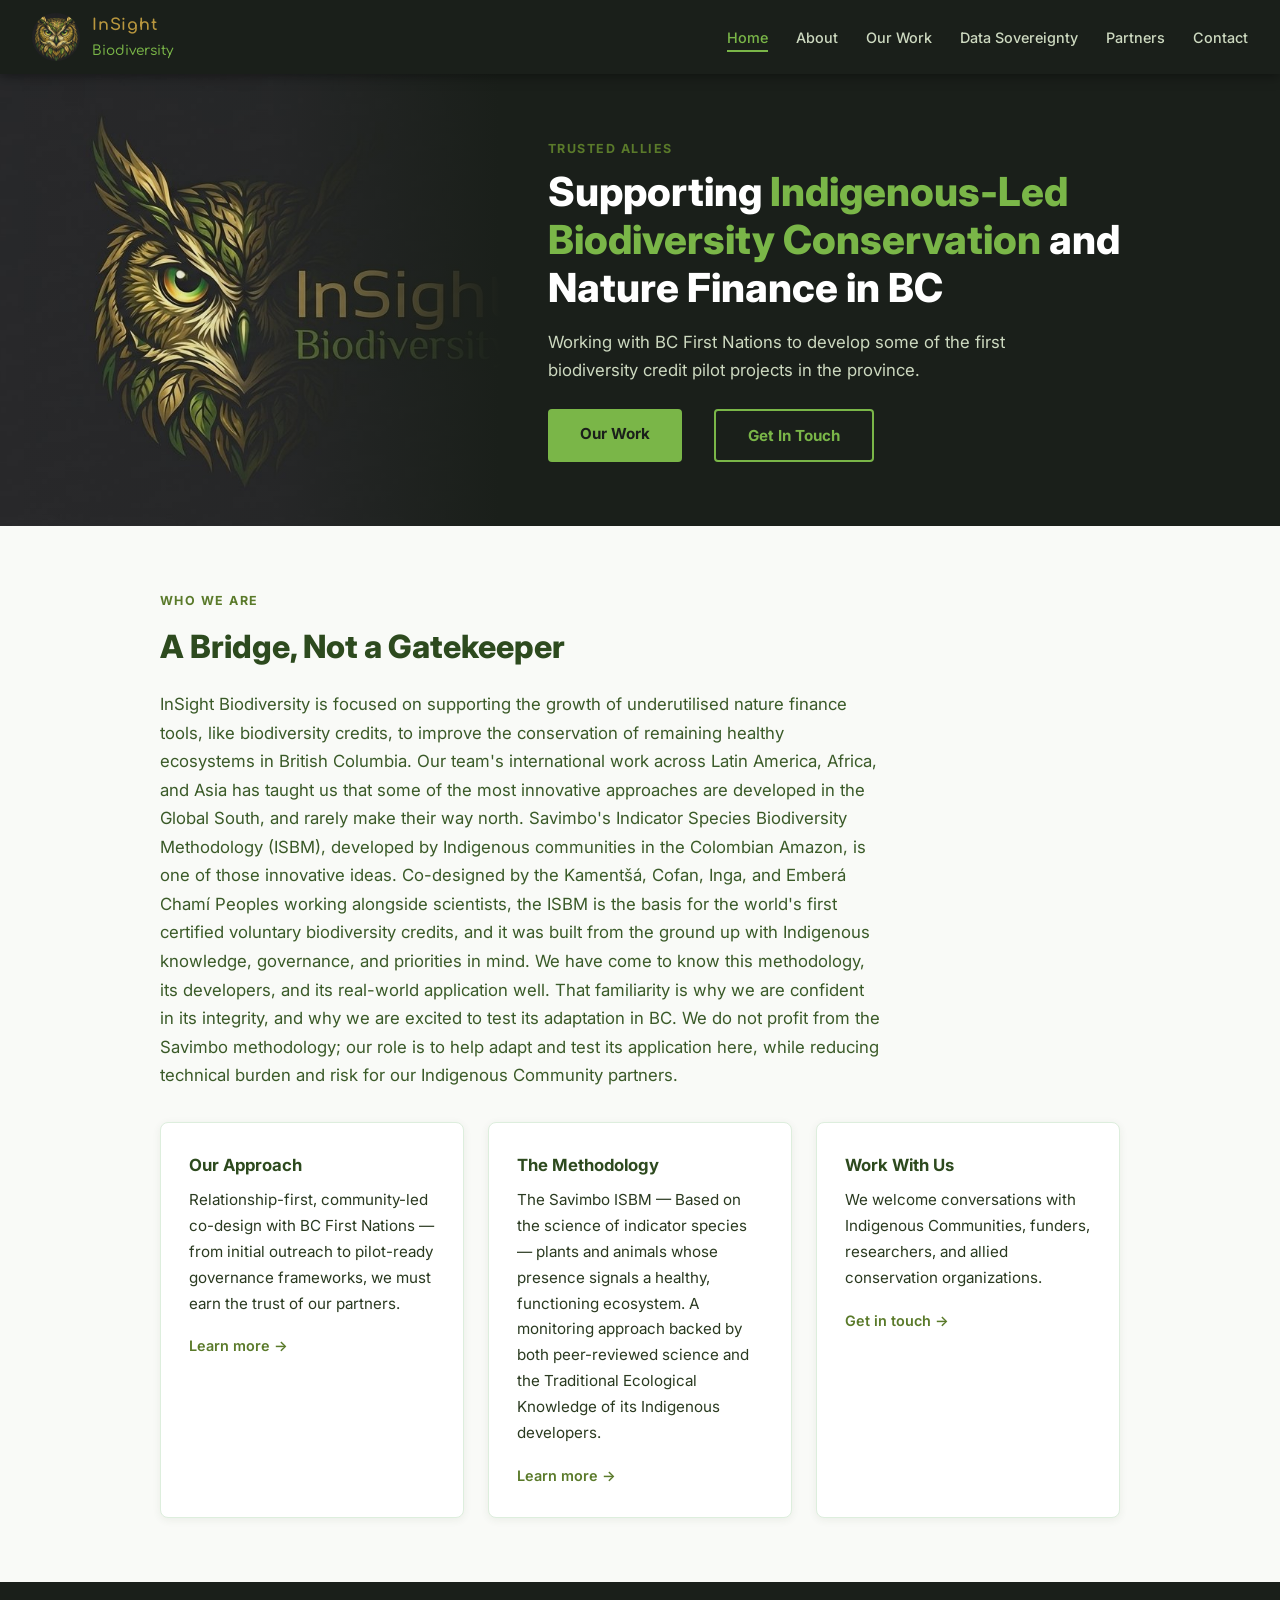
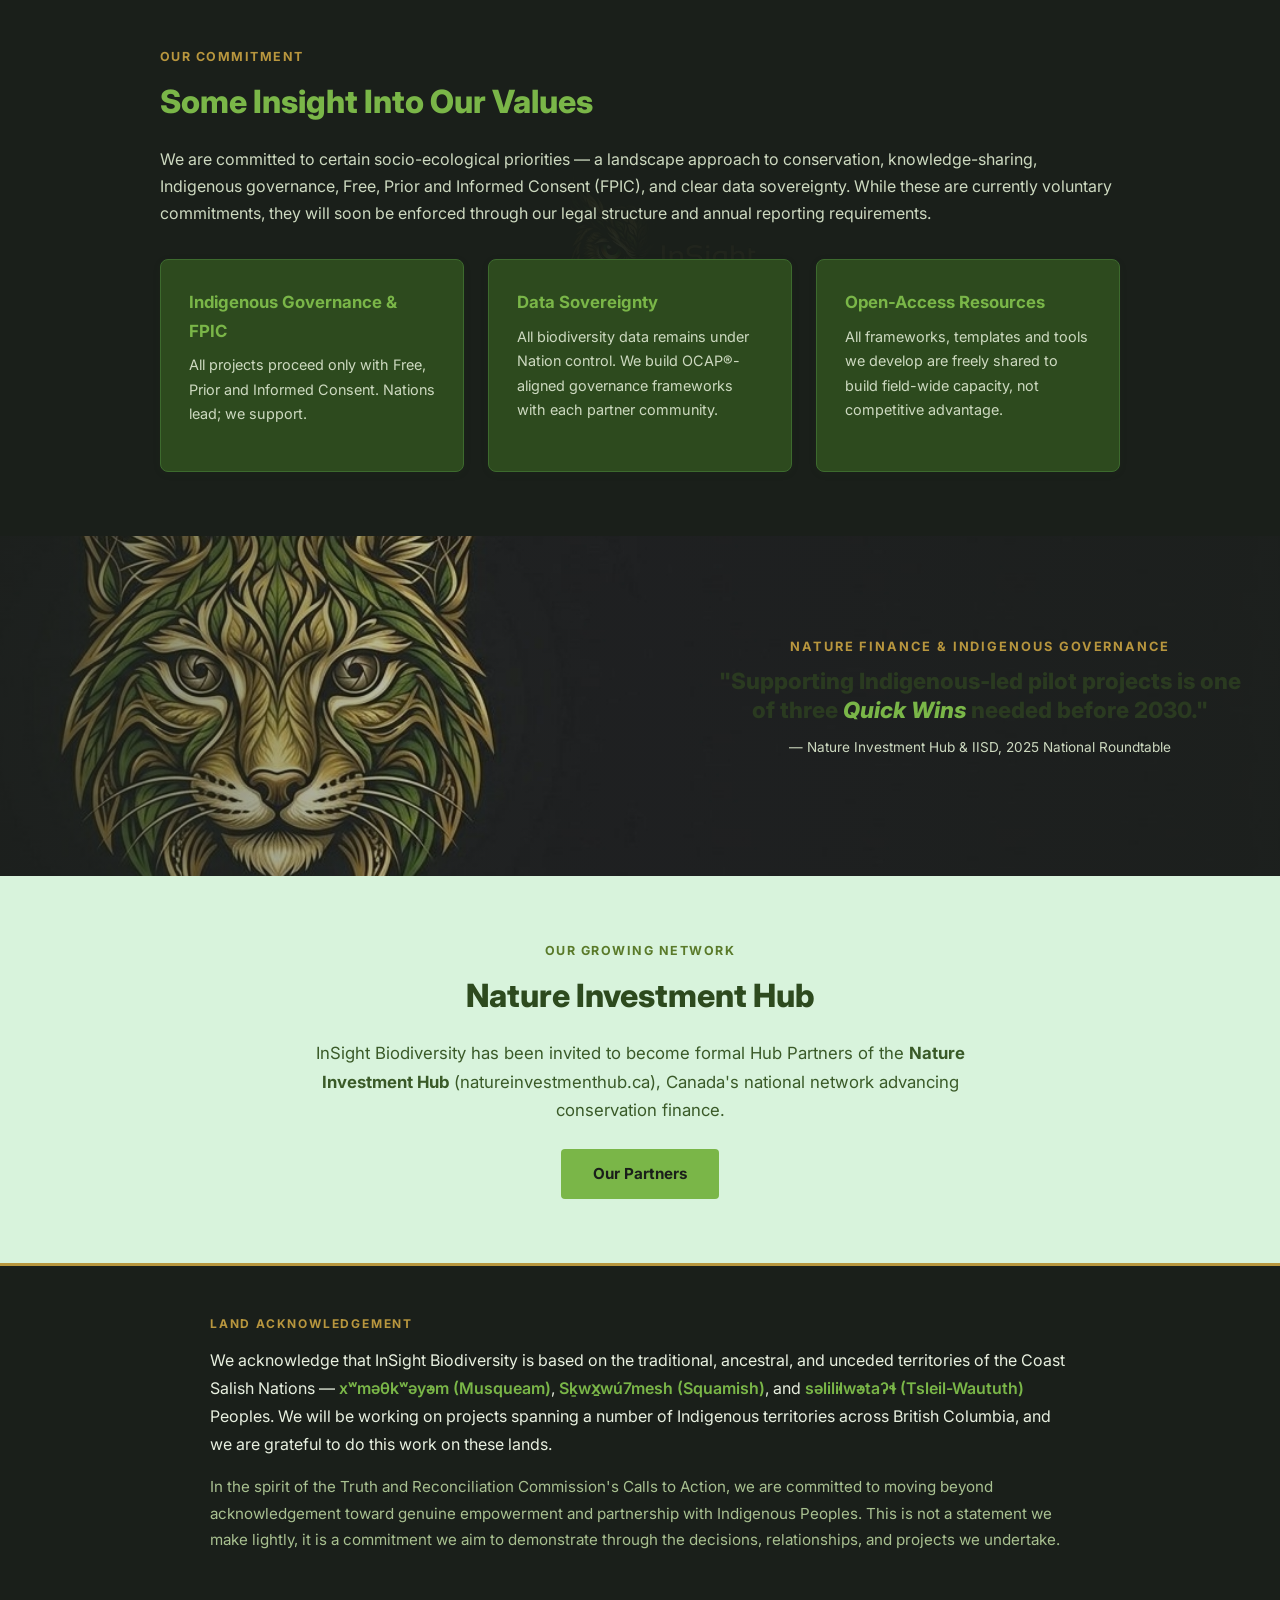
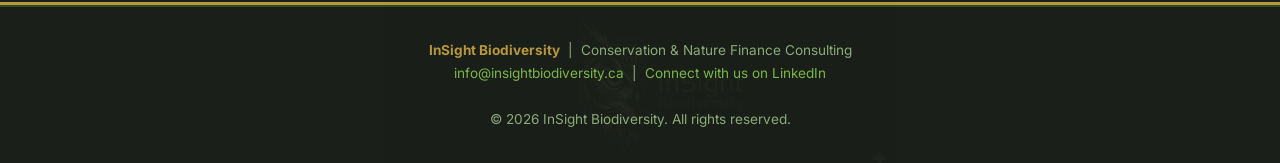
==== commit b7d9d368: "Update index.html" ====
--- a/index.html
+++ b/index.html
@@ -155,8 +155,8 @@
         <p style="color:#a8c090;font-size:0.95rem;line-height:1.75;margin:0;">
           In the spirit of the Truth and Reconciliation Commission's Calls to Action, we are committed to
           moving beyond acknowledgement toward genuine empowerment and partnership with Indigenous Peoples.
-          This is not a statement we make lightly &mdash; it is a commitment we aim to demonstrate
-          through every decision, relationship, and project we undertake.
+          This is not a statement we make lightly, it is a commitment we aim to demonstrate
+          through the decisions, relationships, and projects we undertake.
         </p>
       </div>
     </div>
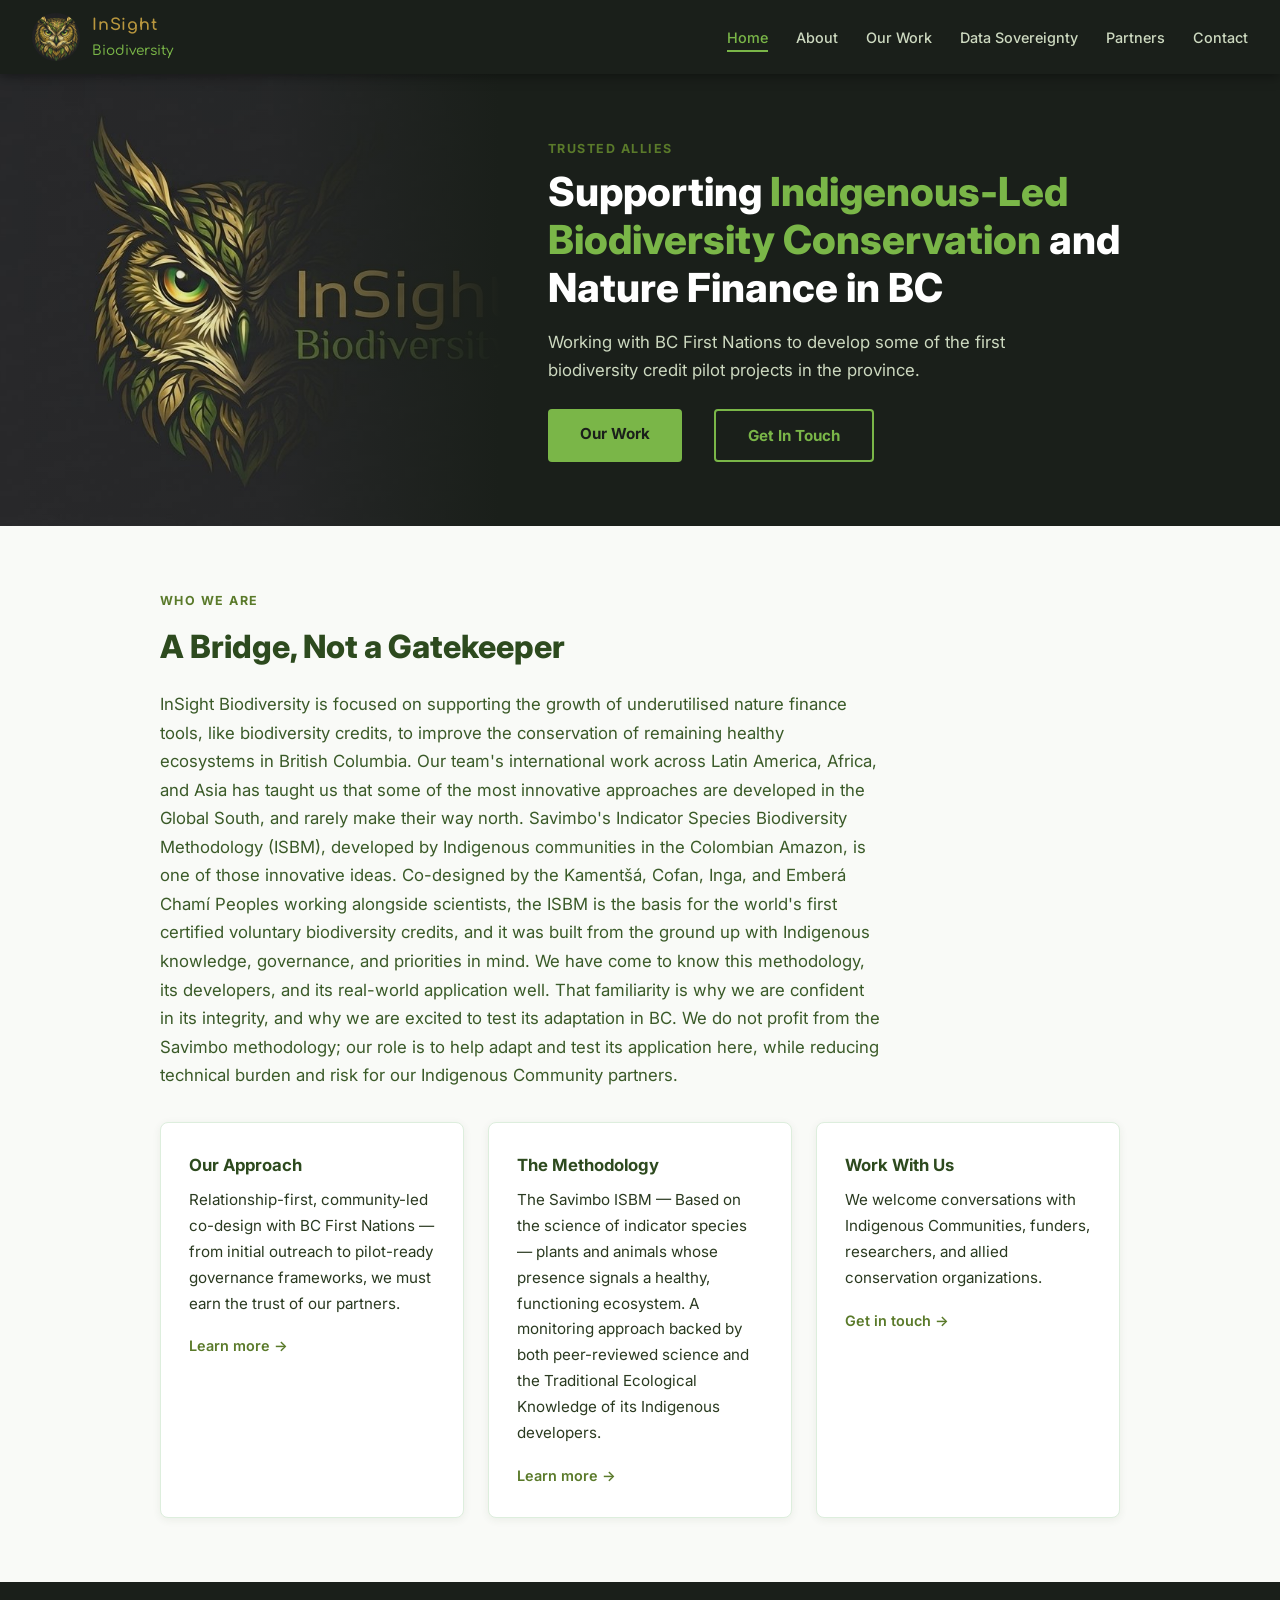
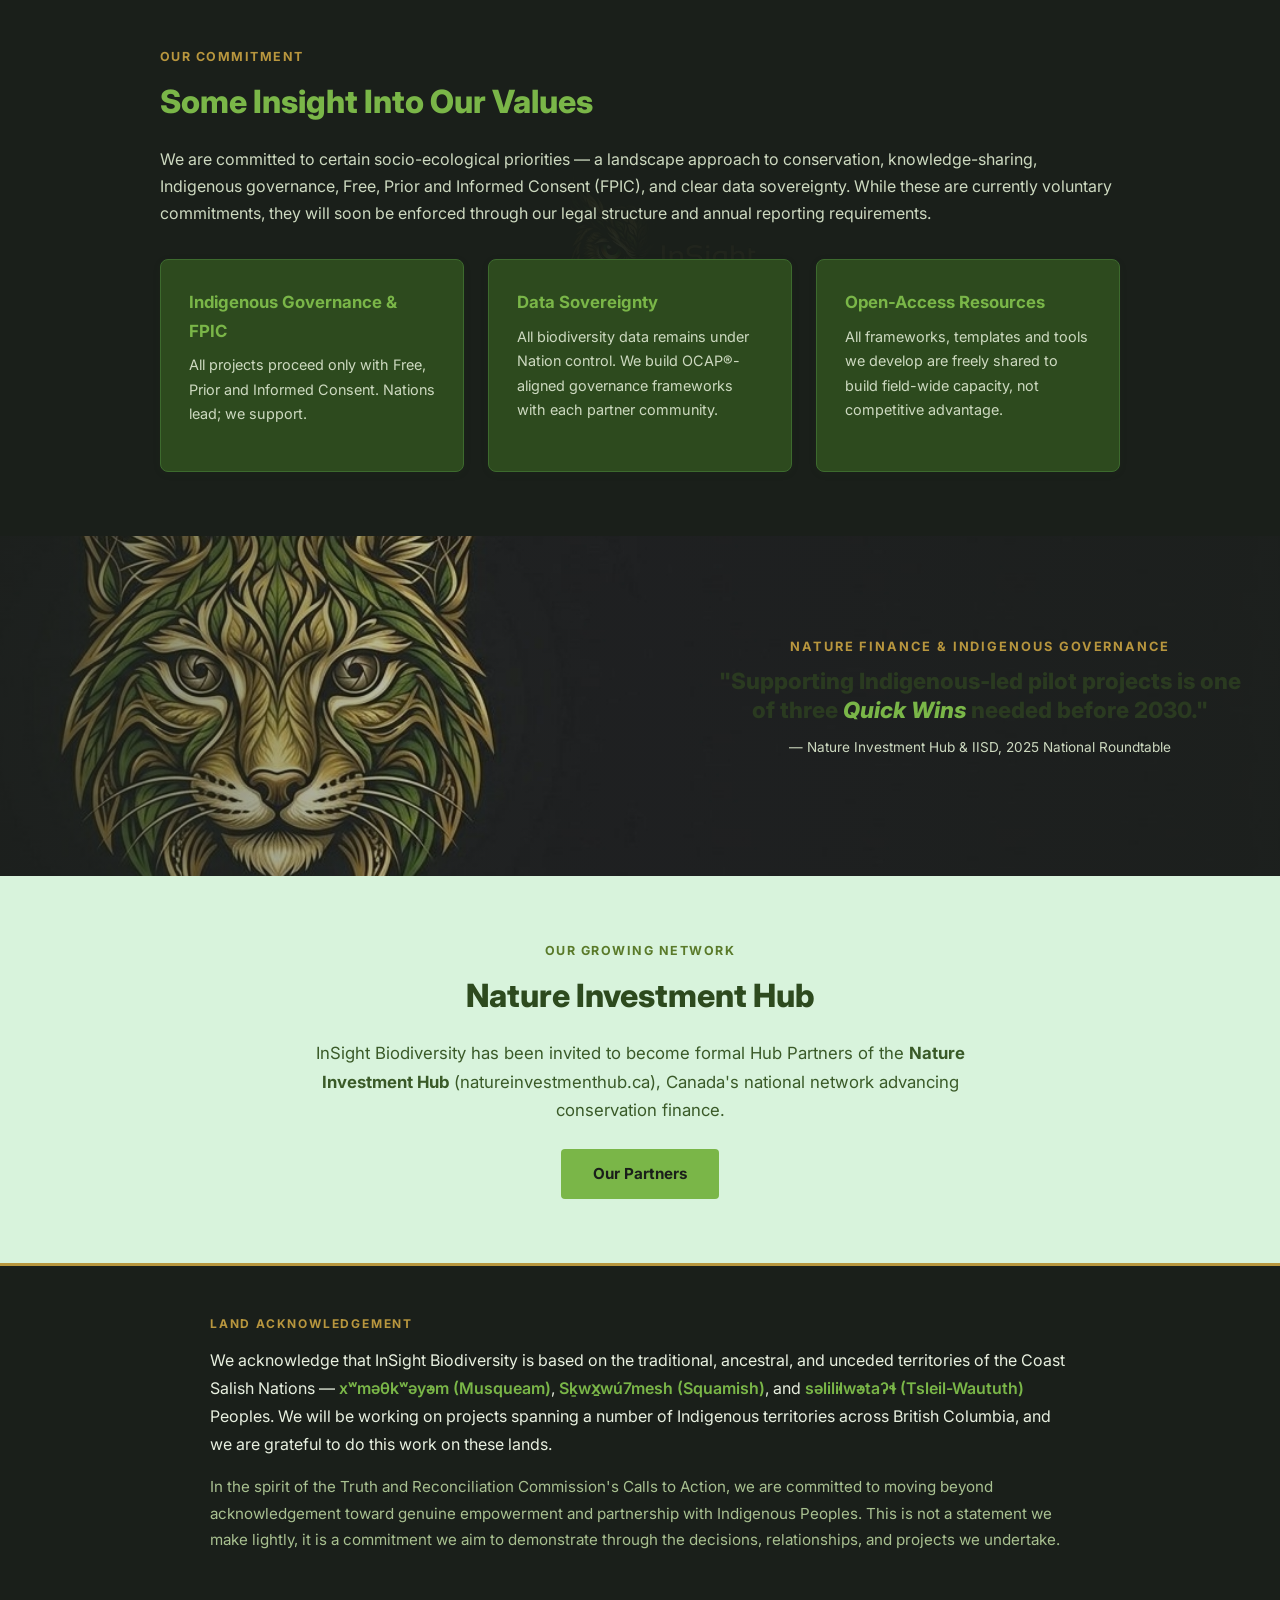
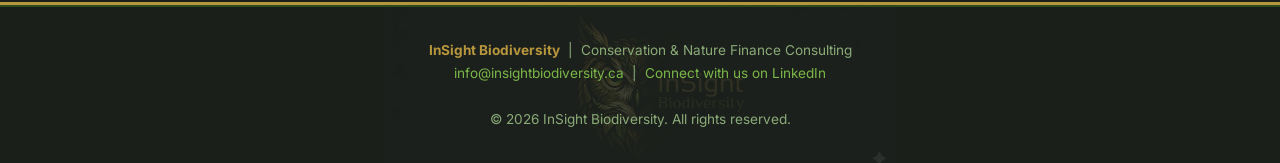
==== commit e292ae2b: "Update index.html" ====
--- a/index.html
+++ b/index.html
@@ -163,12 +163,12 @@
   </div>
 </section>
 <footer style="position:relative;overflow:hidden;">
-  <div style="position:absolute;inset:0;background:url('owl-logo.jpg') center/40% no-repeat;opacity:0.04;pointer-events:none;"></div>
+  <div style="position:absolute;inset:0;background:url('owl-logo.jpg') center/40% no-repeat;opacity:0.15;pointer-events:none;"></div>
   <div style="position:relative;z-index:1;">
     <strong>InSight Biodiversity</strong> &nbsp;|&nbsp; Conservation & Nature Finance Consulting<br>
-    <a href="mailto:info@insightbiodiversity.ca">info@insightbiodiversity.ca</a>
-    &nbsp;|&nbsp;
-    <a href="https://www.linkedin.com/company/insight-biodiversity/">Connect with us on LinkedIn</a><br><br>
+    <a href="mailto:info@insightbiodiversity.ca" target="_blank" rel="noopener noreferrer">info@insightbiodiversity.ca</a>
+&nbsp;|&nbsp;
+<a href="https://www.linkedin.com/company/insight-biodiversity/" target="_blank" rel="noopener noreferrer">Connect with us on LinkedIn</a><br><br>
     &copy; 2026 InSight Biodiversity. All rights reserved.
   </div>
 </footer>
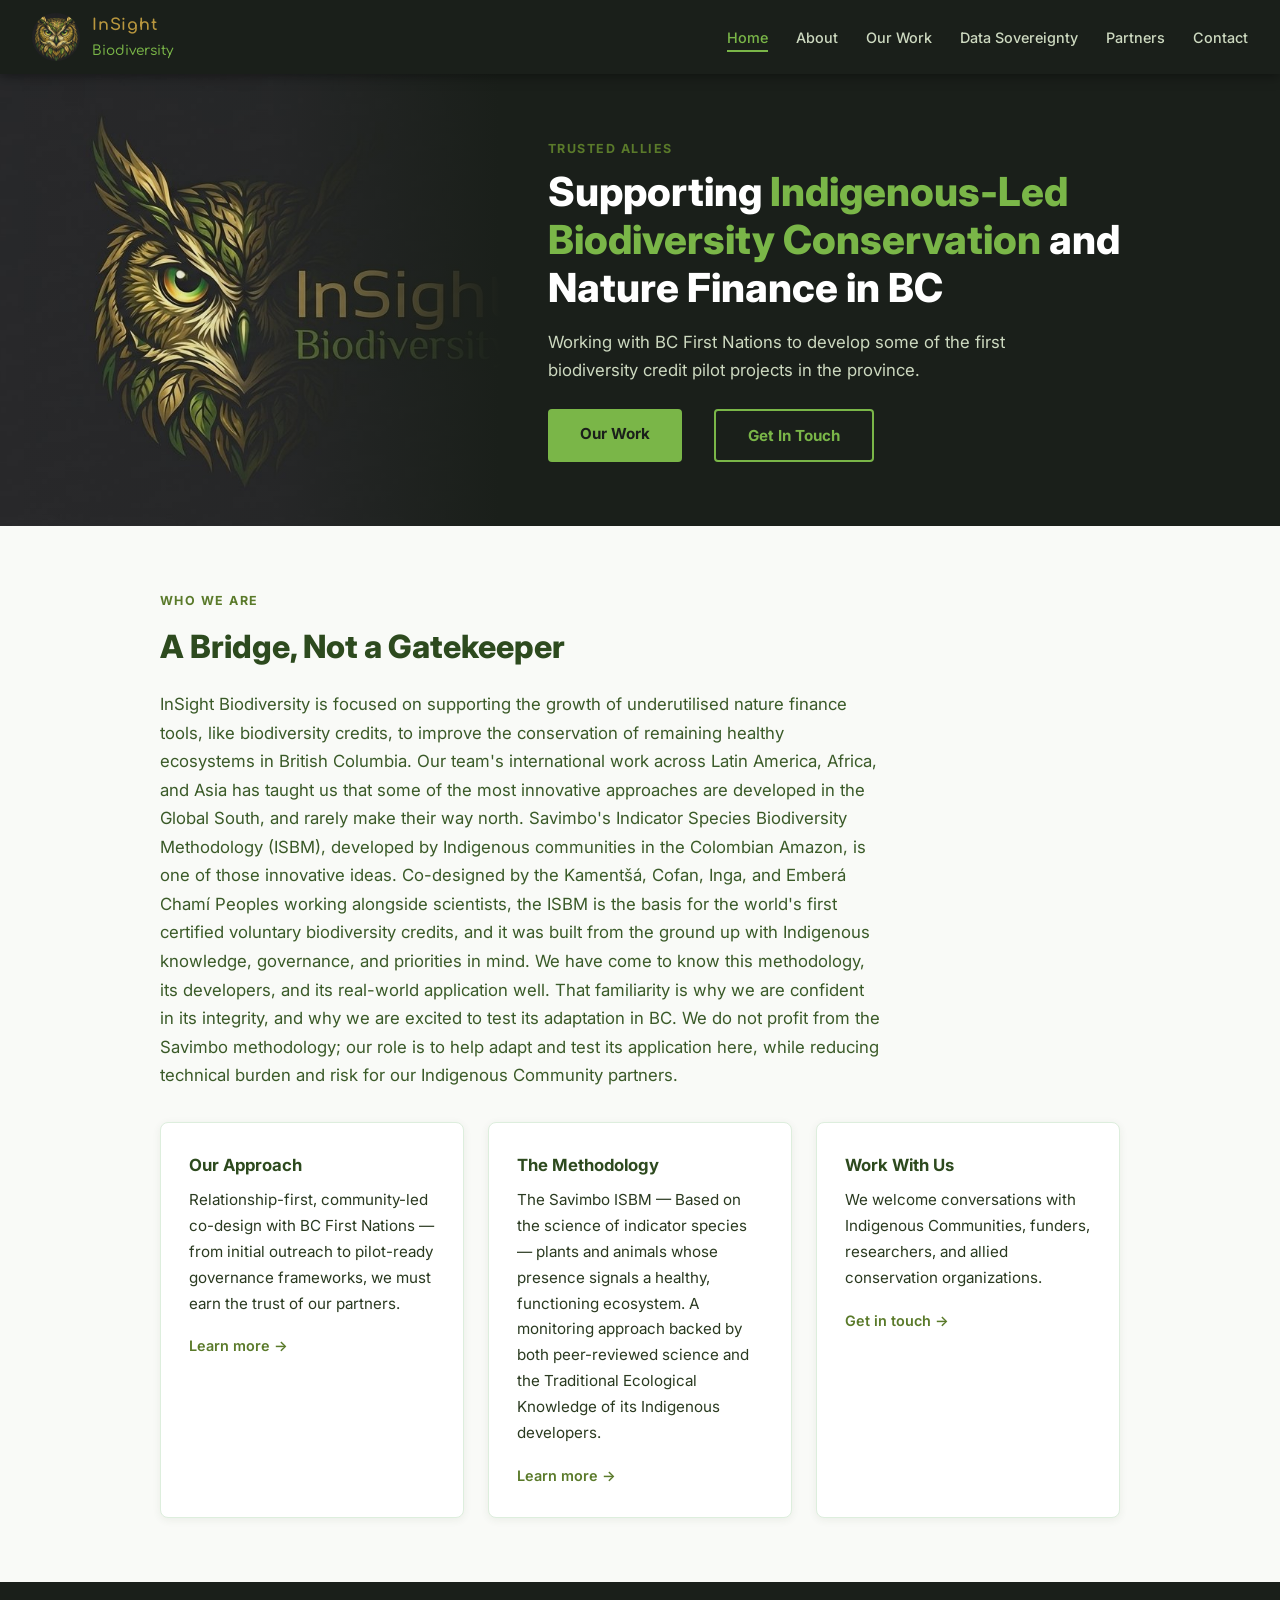
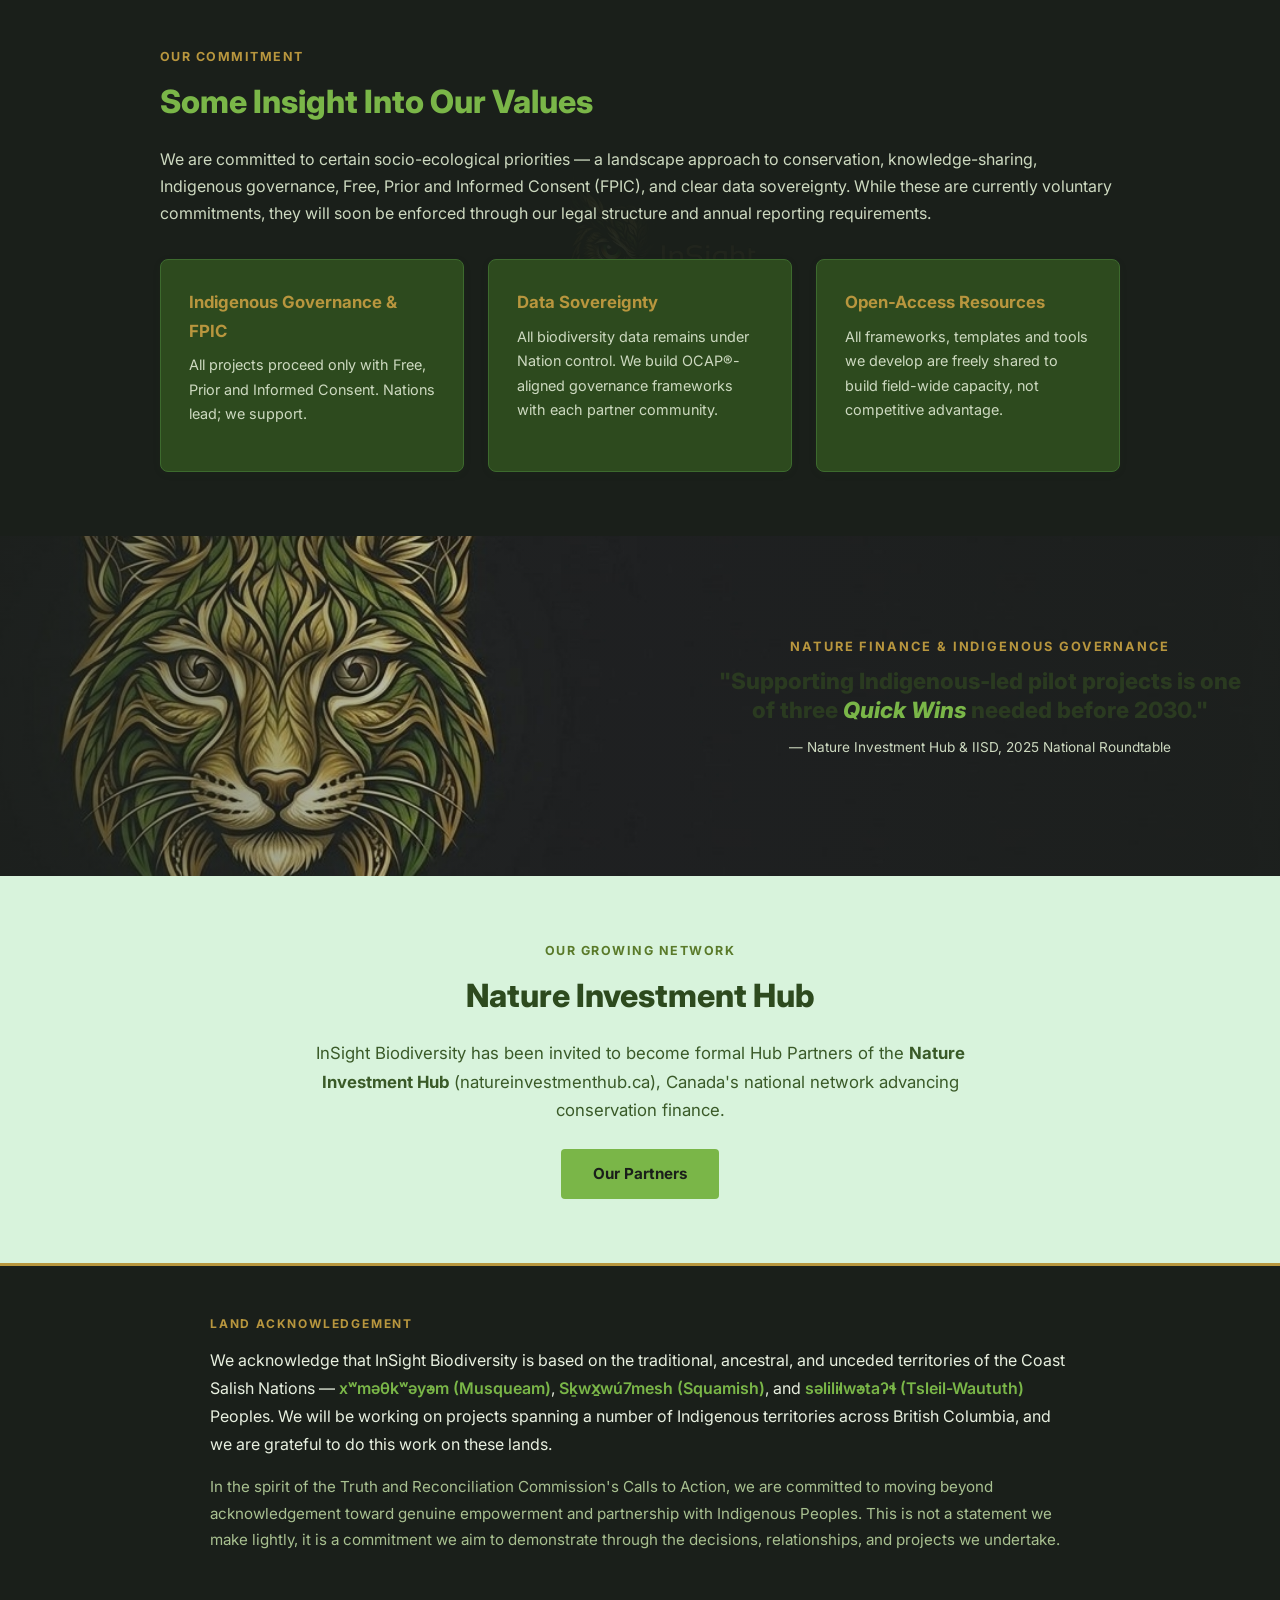
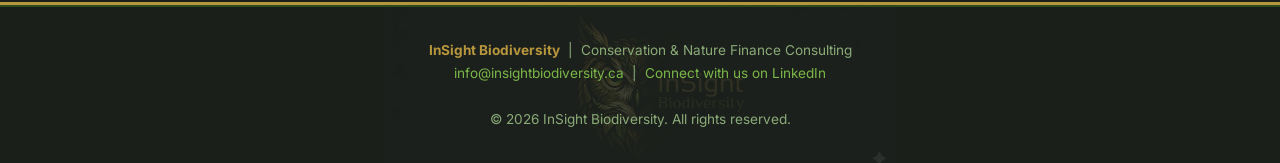
==== commit 0e67ddc9: "Update index.html" ====
--- a/index.html
+++ b/index.html
@@ -98,15 +98,15 @@
     <p>We are committed to certain socio-ecological priorities &mdash; a landscape approach to conservation, knowledge-sharing, Indigenous governance, Free, Prior and Informed Consent (FPIC), and clear data sovereignty. While these are currently voluntary commitments, they will soon be enforced through our legal structure and annual reporting requirements.</p>
     <div class="card-grid-3" style="margin-top:2rem">
       <div class="card" style="background:#2d4a1e;border-color:#3d6a2e">
-        <h3 style="color:var(--lime)">Indigenous Governance &amp; FPIC</h3>
+        <h3 style="color:var(--gold)">Indigenous Governance &amp; FPIC</h3>
         <p style="color:#cdd9c0;font-size:0.9rem">All projects proceed only with Free, Prior and Informed Consent. Nations lead; we support.</p>
       </div>
       <div class="card" style="background:#2d4a1e;border-color:#3d6a2e">
-        <h3 style="color:var(--lime)">Data Sovereignty</h3>
+        <h3 style="color:var(--gold)">Data Sovereignty</h3>
         <p style="color:#cdd9c0;font-size:0.9rem">All biodiversity data remains under Nation control. We build OCAP&reg;-aligned governance frameworks with each partner community.</p>
       </div>
       <div class="card" style="background:#2d4a1e;border-color:#3d6a2e">
-        <h3 style="color:var(--lime)">Open-Access Resources</h3>
+        <h3 style="color:var(--gold)">Open-Access Resources</h3>
         <p style="color:#cdd9c0;font-size:0.9rem">All frameworks, templates and tools we develop are freely shared to build field-wide capacity, not competitive advantage.</p>
       </div>
     </div>
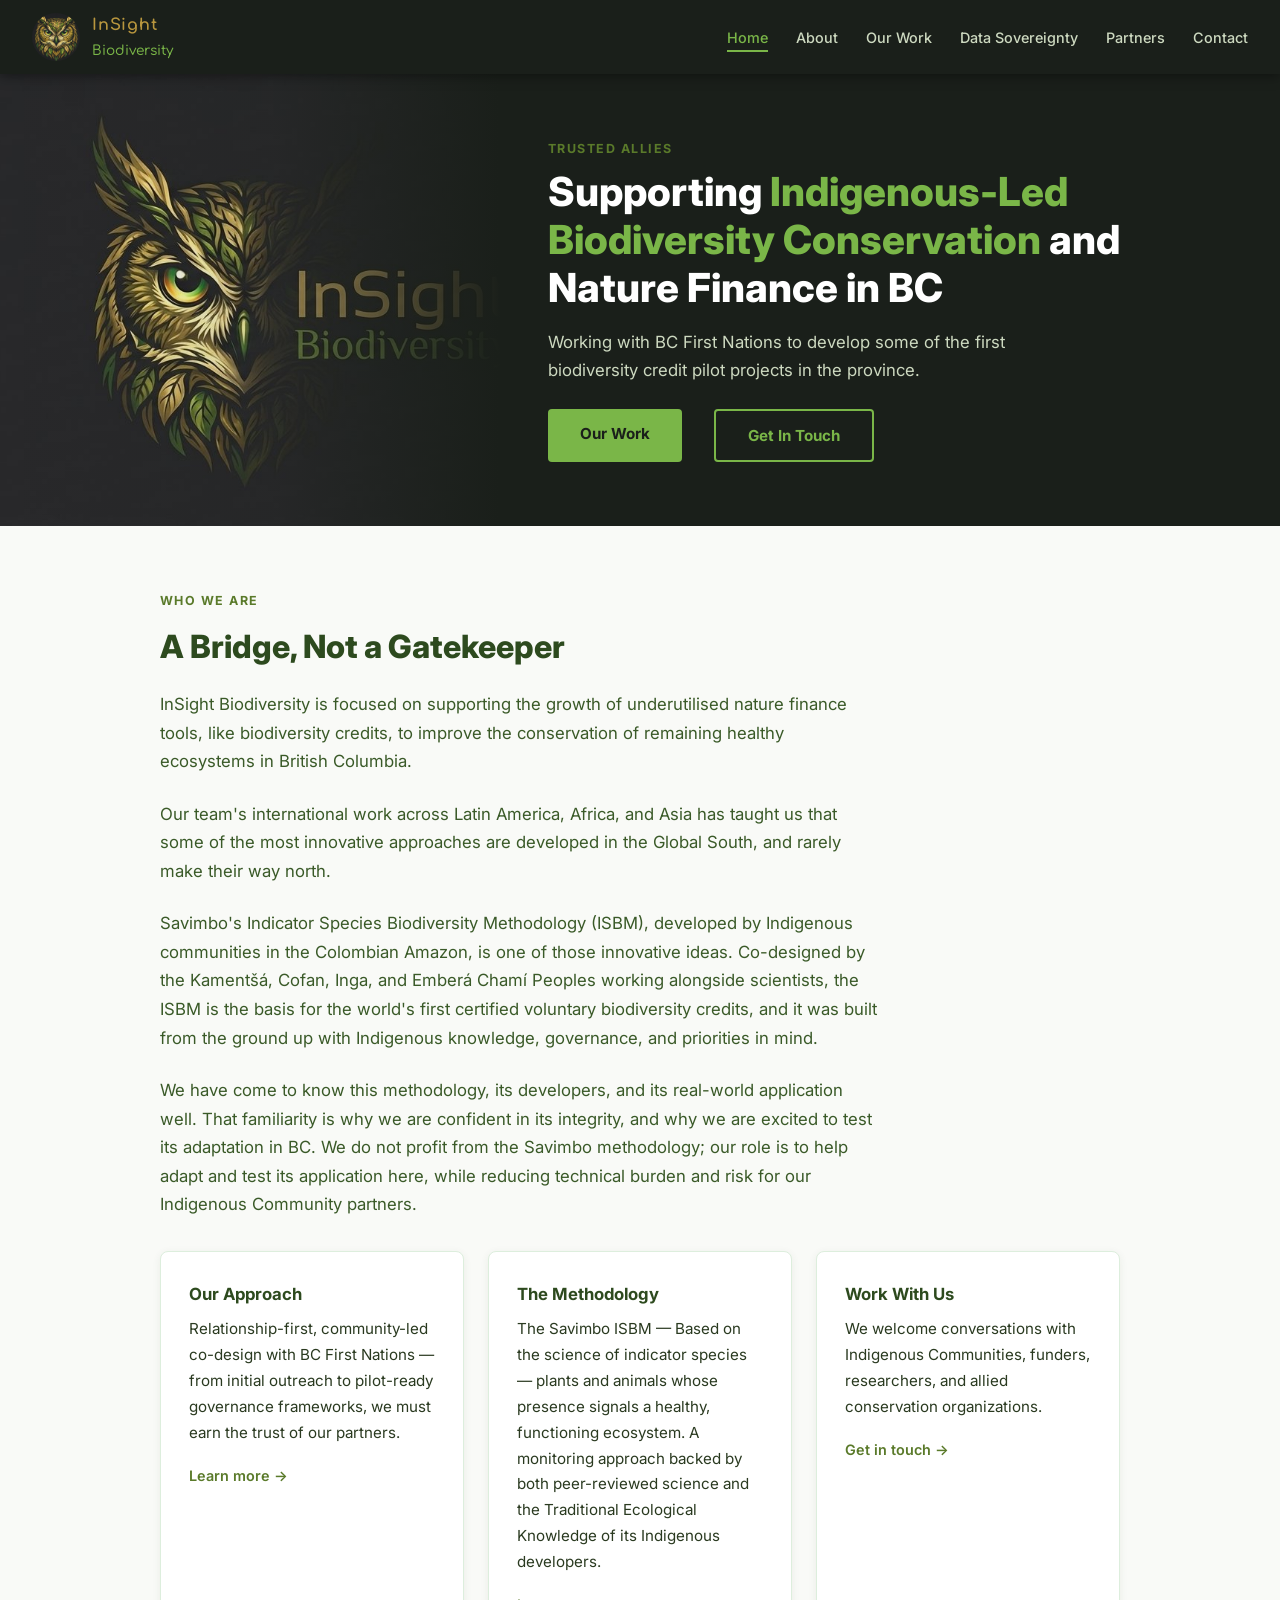
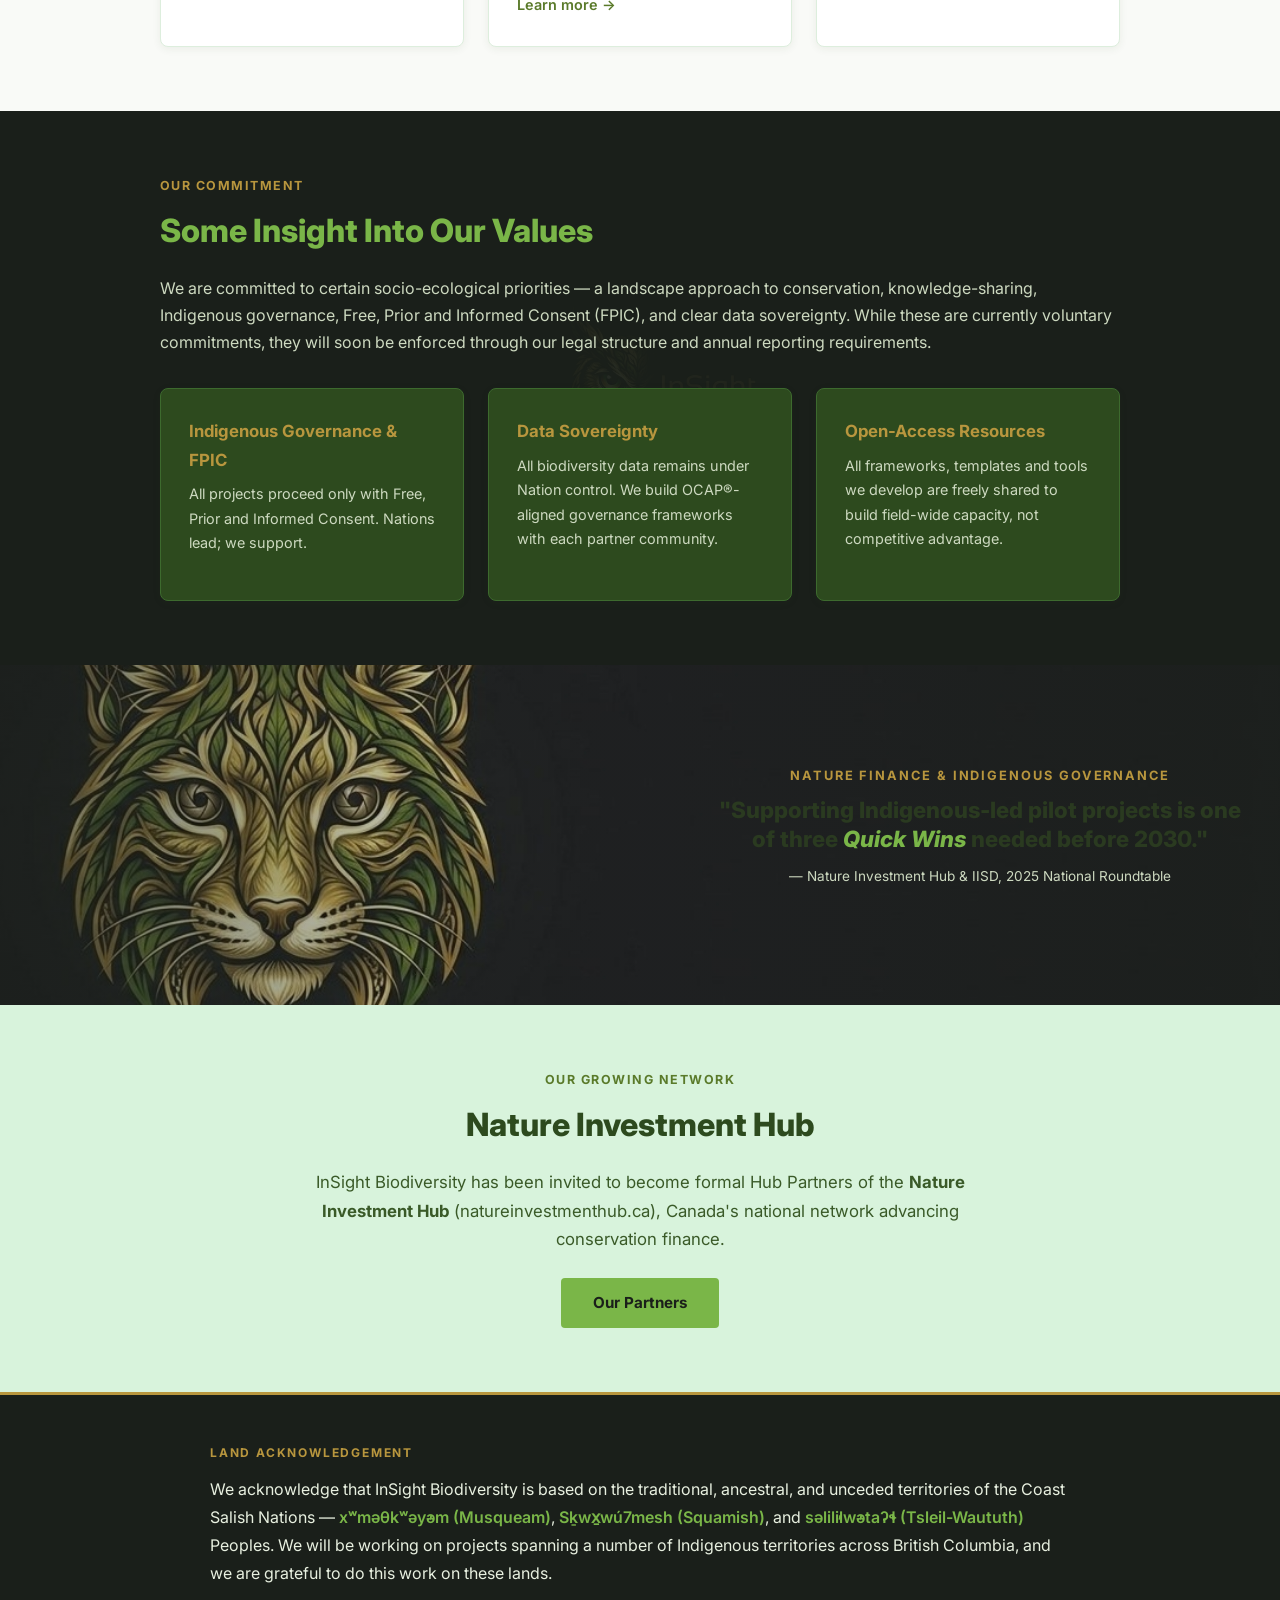
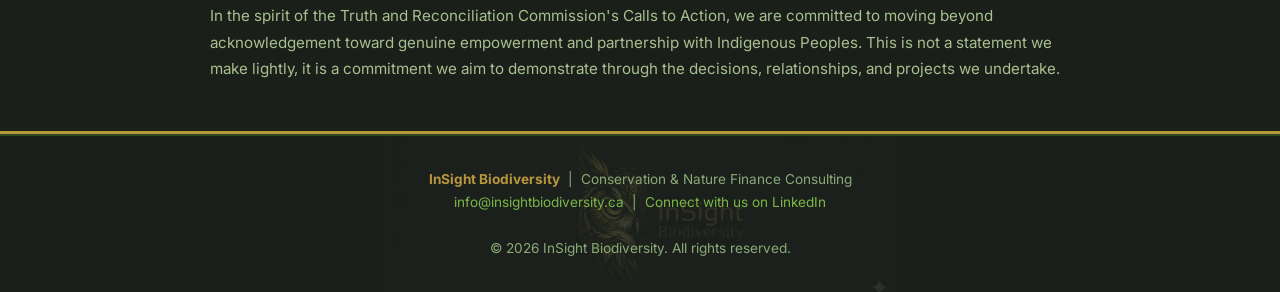
==== commit b0aafa75: "Update index.html" ====
--- a/index.html
+++ b/index.html
@@ -59,14 +59,16 @@
 <section>
   <div class="section-inner">
     <p class="section-label">Who We Are</p>
-    <h2>A Bridge, Not a Gatekeeper</h2>
-    <p class="lead">InSight Biodiversity is focused on supporting the growth of underutilised nature finance tools, like biodiversity credits, to improve the conservation of remaining healthy ecosystems in British Columbia. 
-      
-      Our team's international work across Latin America, Africa, and Asia has taught us that some of the most innovative approaches are developed in the Global South, and rarely make their way north.
+<h2>A Bridge, Not a Gatekeeper</h2>
 
-Savimbo's Indicator Species Biodiversity Methodology (ISBM), developed by Indigenous communities in the Colombian Amazon, is one of those innovative ideas. Co-designed by the Kamentšá, Cofan, Inga, and Emberá Chamí Peoples working alongside scientists, the ISBM is the basis for the world's first certified voluntary biodiversity credits, and it was built from the ground up with Indigenous knowledge, governance, and priorities in mind.
+<p class="lead">InSight Biodiversity is focused on supporting the growth of underutilised nature finance tools, like biodiversity credits, to improve the conservation of remaining healthy ecosystems in British Columbia.</p>
 
-We have come to know this methodology, its developers, and its real-world application well. That familiarity is why we are confident in its integrity, and why we are excited to test its adaptation in BC. We do not profit from the Savimbo methodology; our role is to help adapt and test its application here, while reducing technical burden and risk for our Indigenous Community partners.</p>
+<p class="lead">Our team's international work across Latin America, Africa, and Asia has taught us that some of the most innovative approaches are developed in the Global South, and rarely make their way north.</p>
+
+<p class="lead">Savimbo's Indicator Species Biodiversity Methodology (ISBM), developed by Indigenous communities in the Colombian Amazon, is one of those innovative ideas. Co-designed by the Kamentšá, Cofan, Inga, and Emberá Chamí Peoples working alongside scientists, the ISBM is the basis for the world's first certified voluntary biodiversity credits, and it was built from the ground up with Indigenous knowledge, governance, and priorities in mind.</p>
+
+<p class="lead">We have come to know this methodology, its developers, and its real-world application well. That familiarity is why we are confident in its integrity, and why we are excited to test its adaptation in BC. We do not profit from the Savimbo methodology; our role is to help adapt and test its application here, while reducing technical burden and risk for our Indigenous Community partners.</p>
+
     <div class="card-grid-3" style="margin-top:2rem">
       <div class="card">
        
